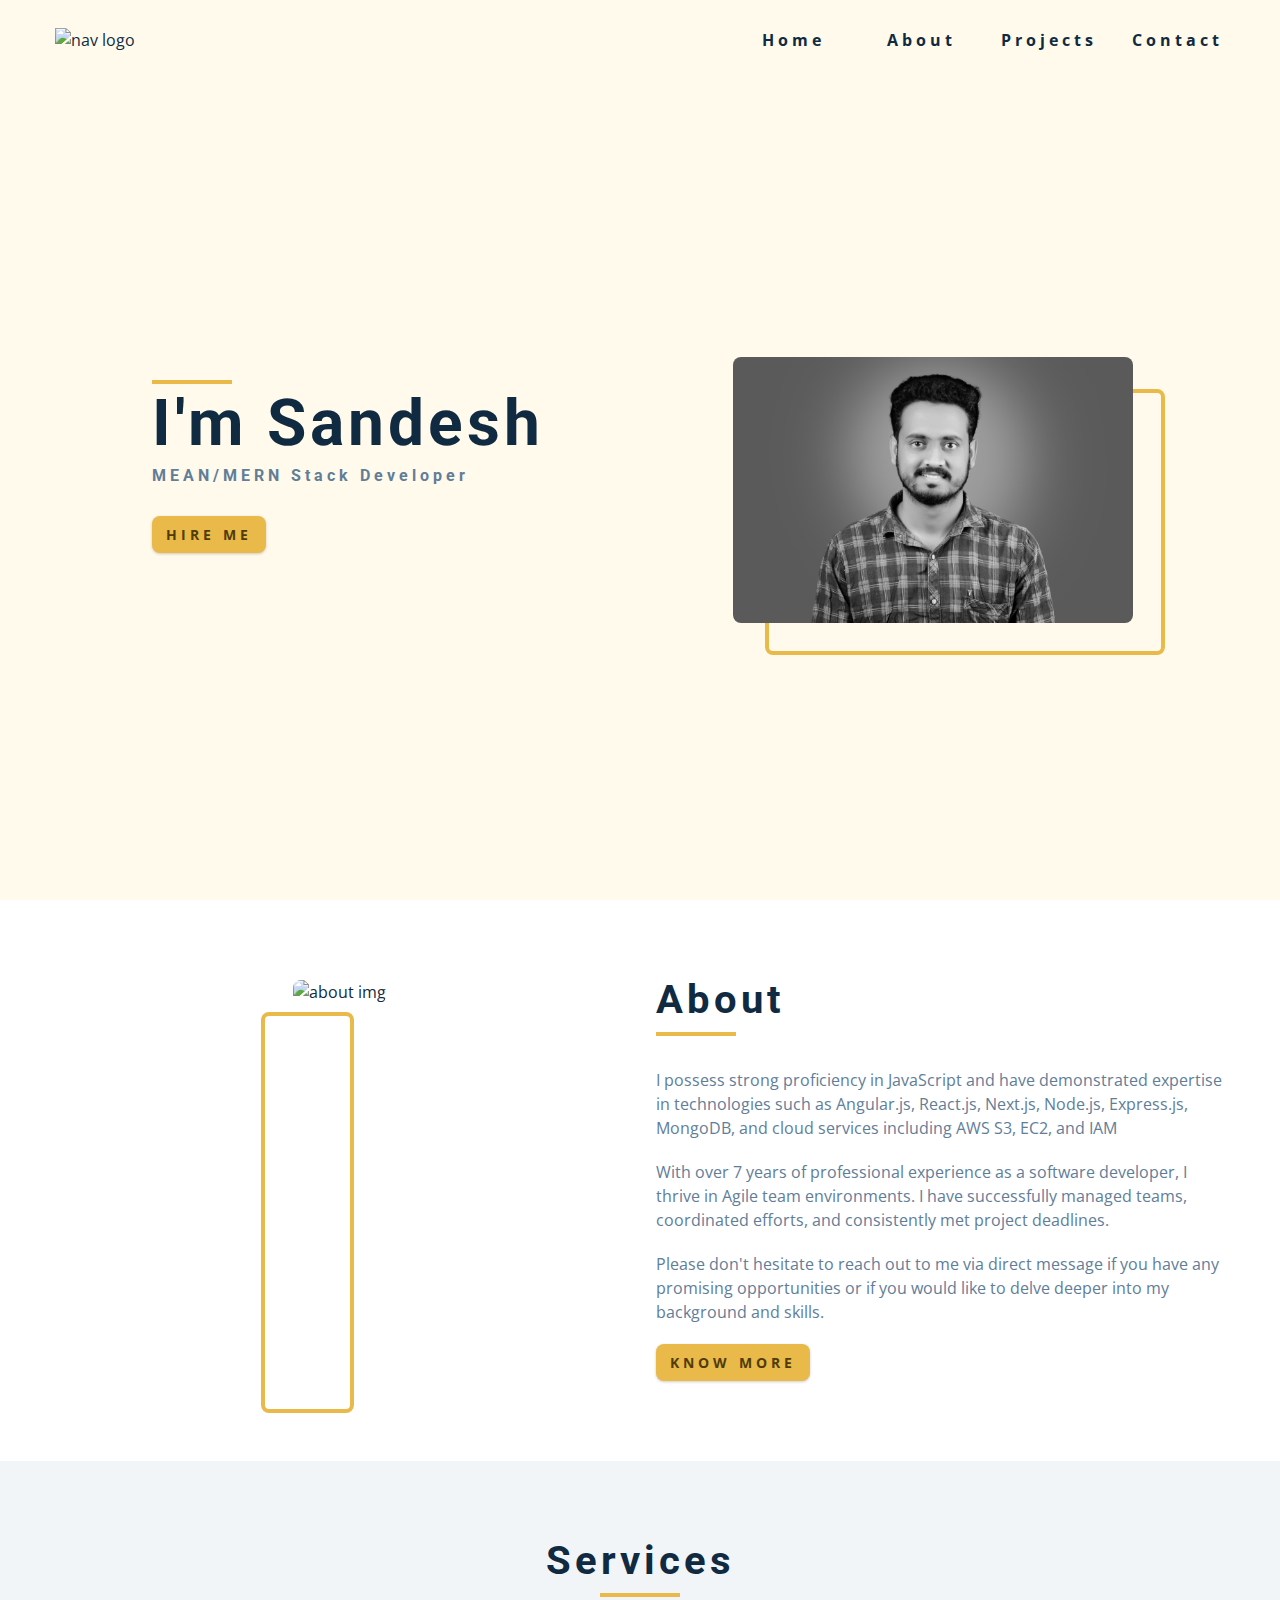
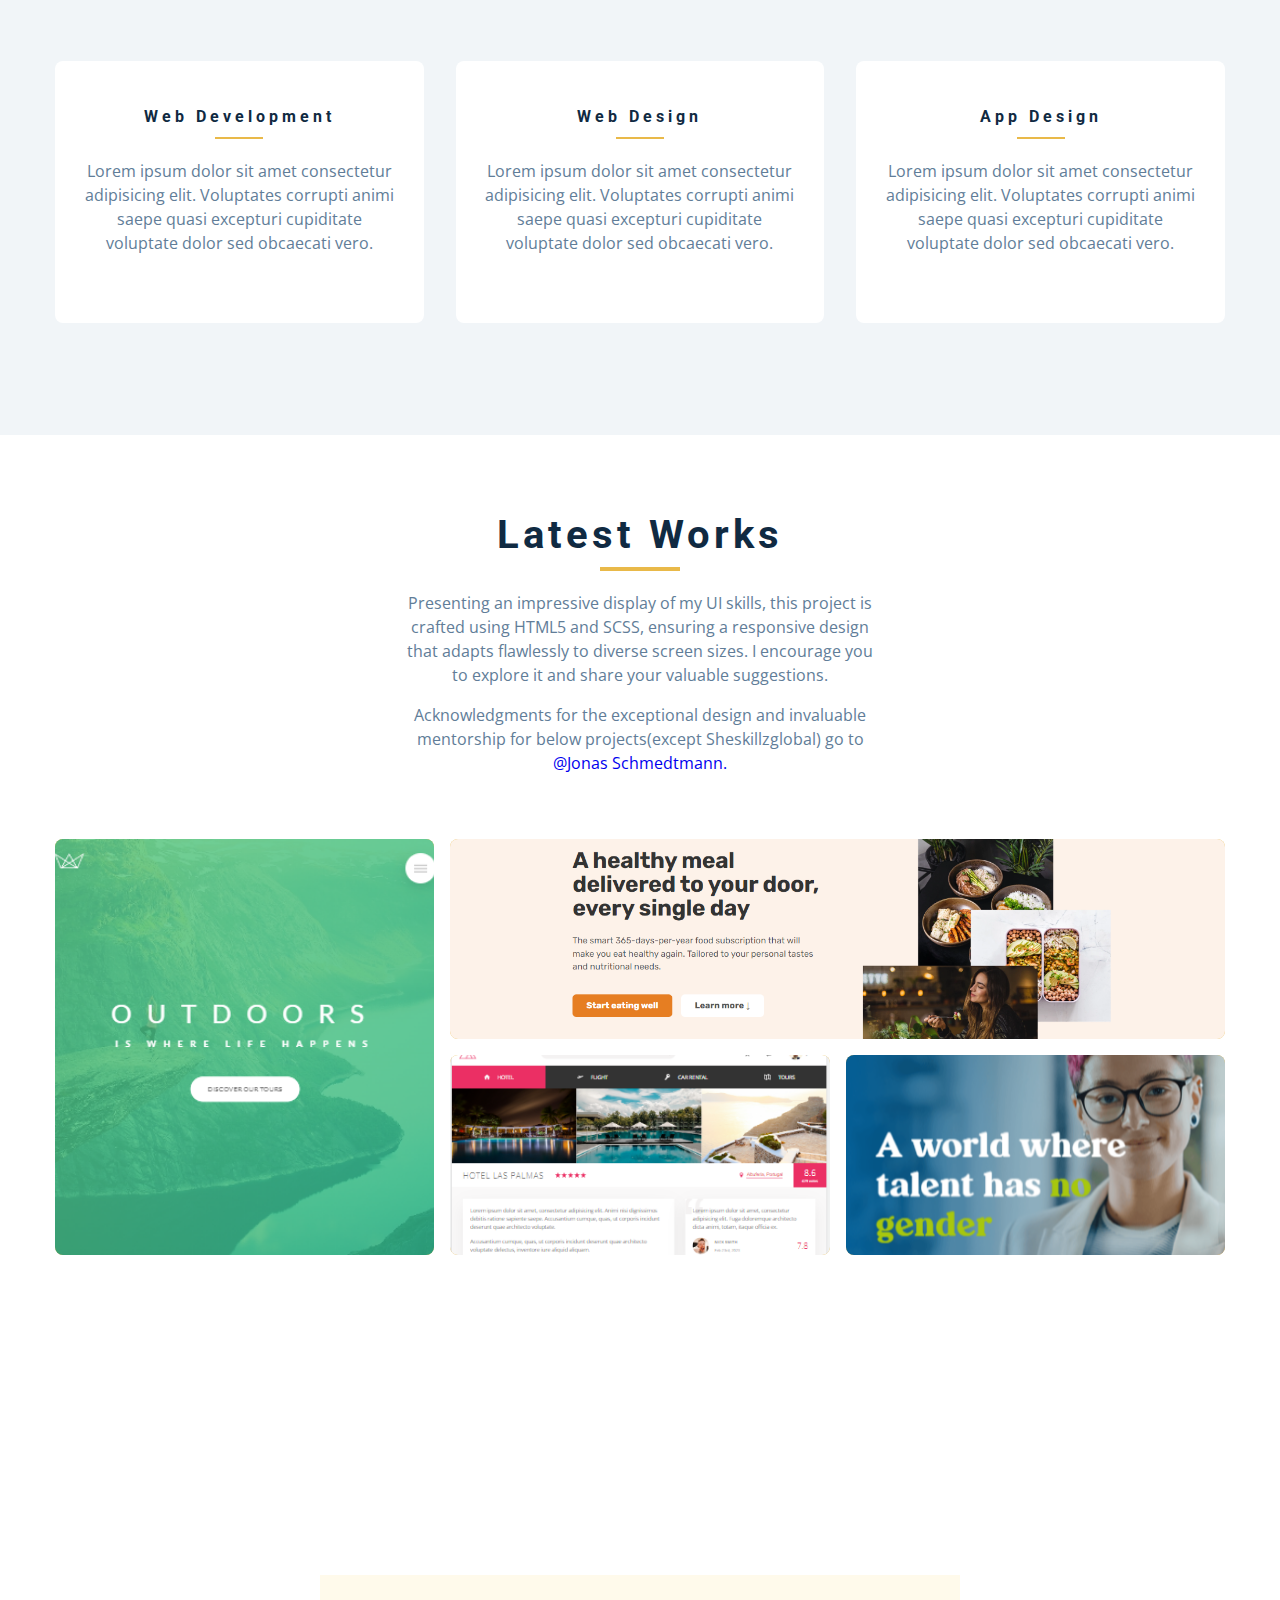
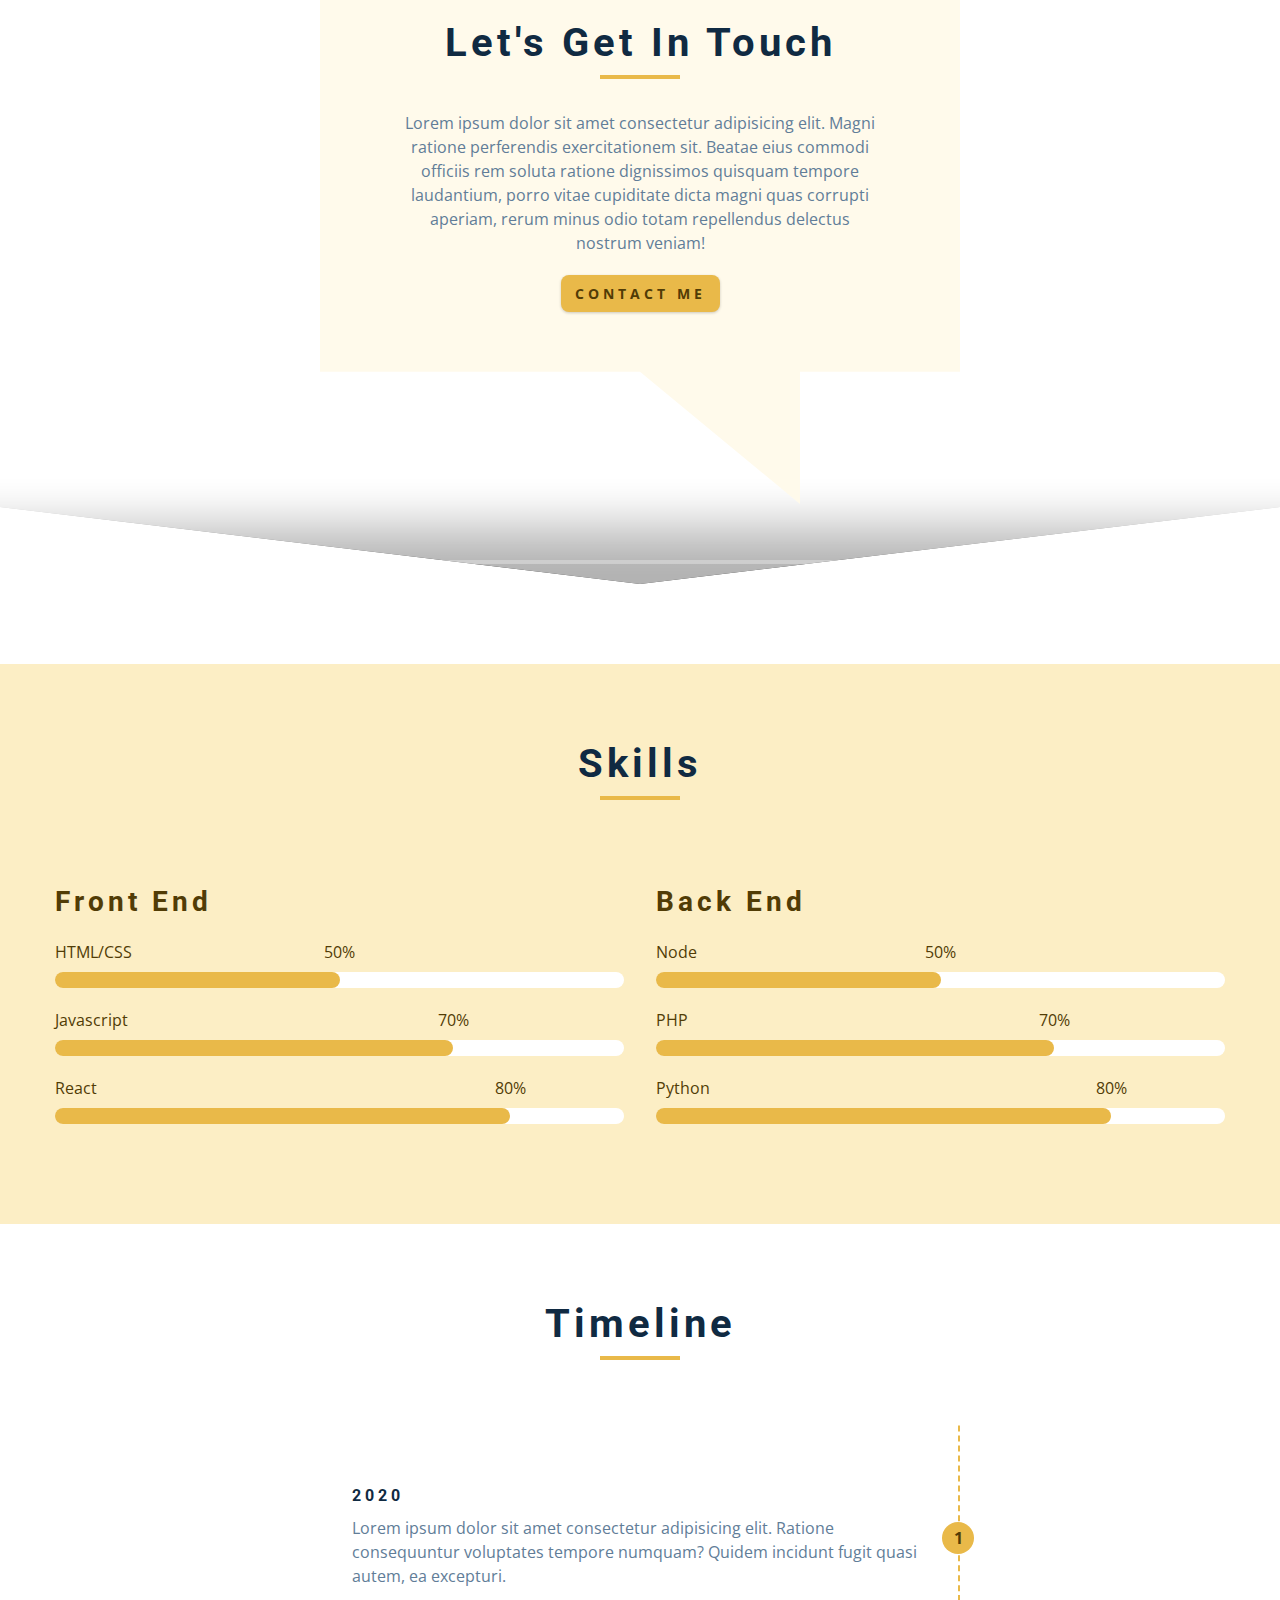
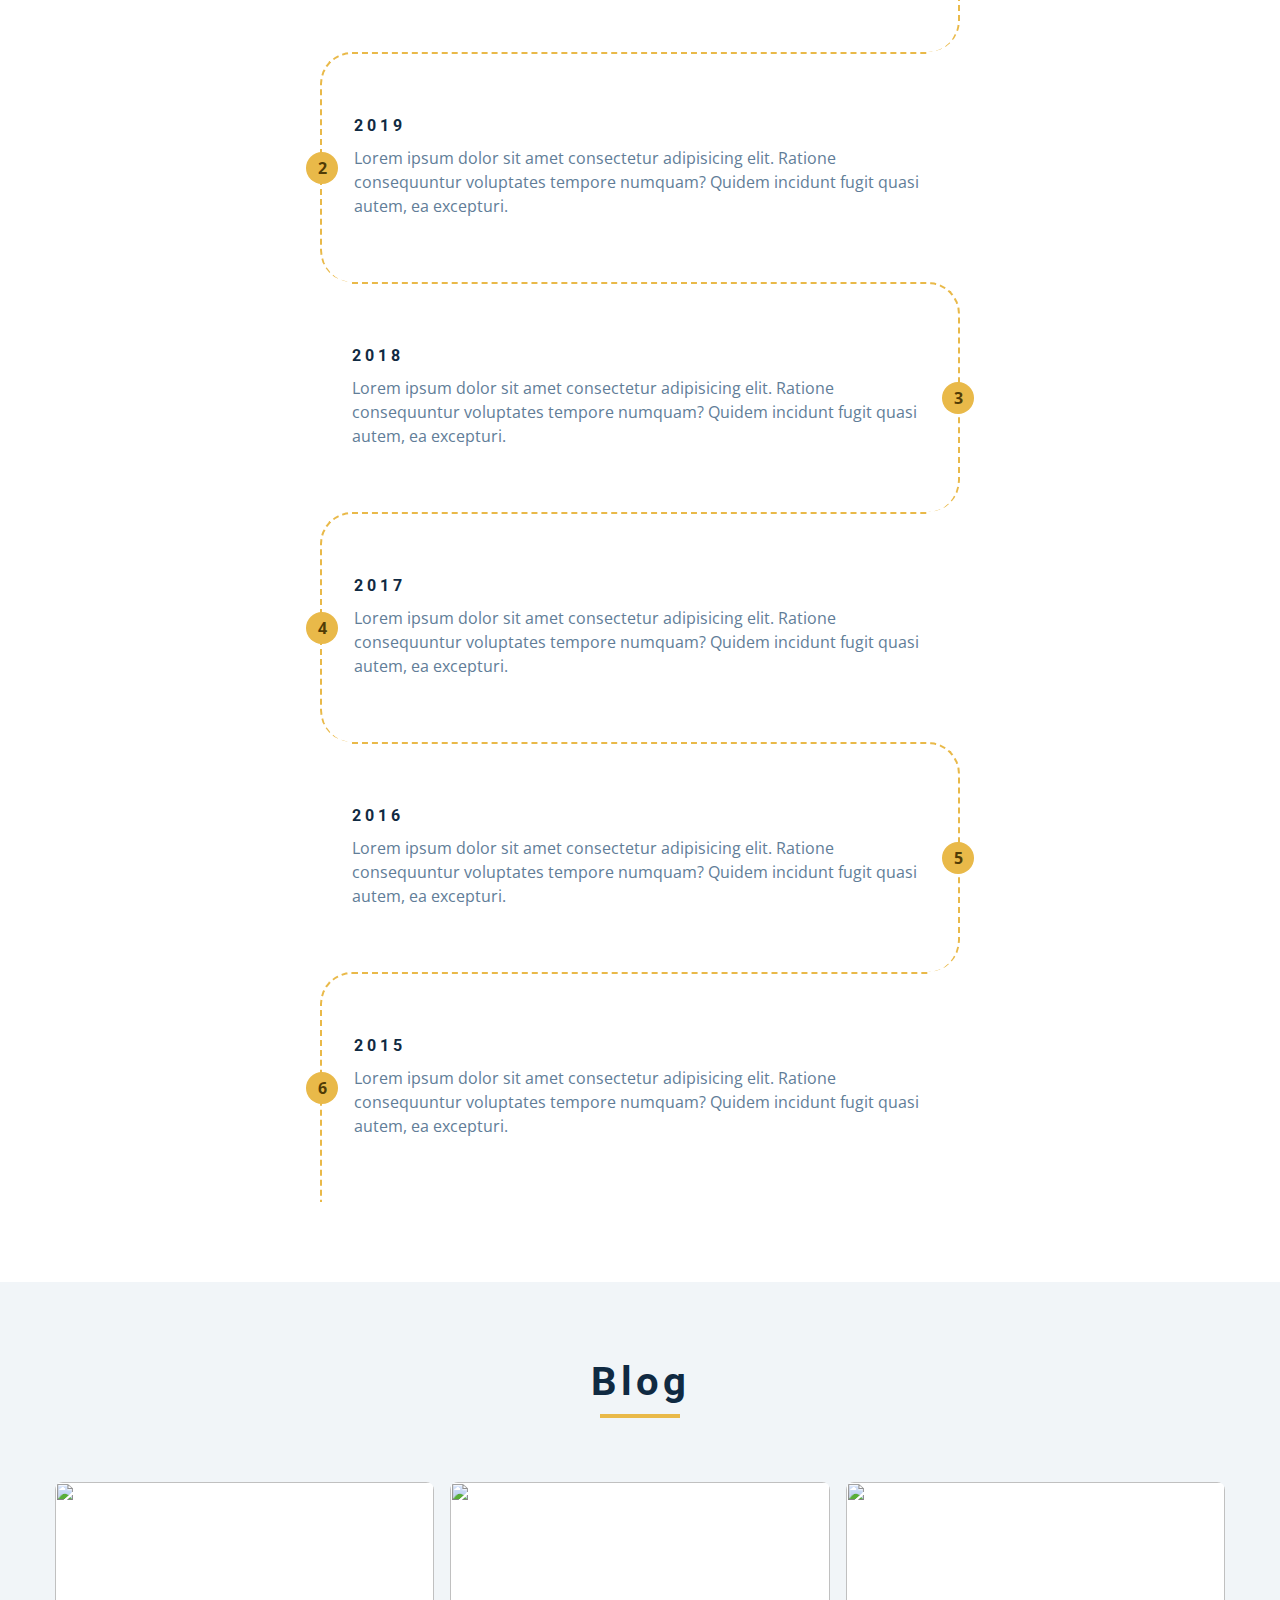
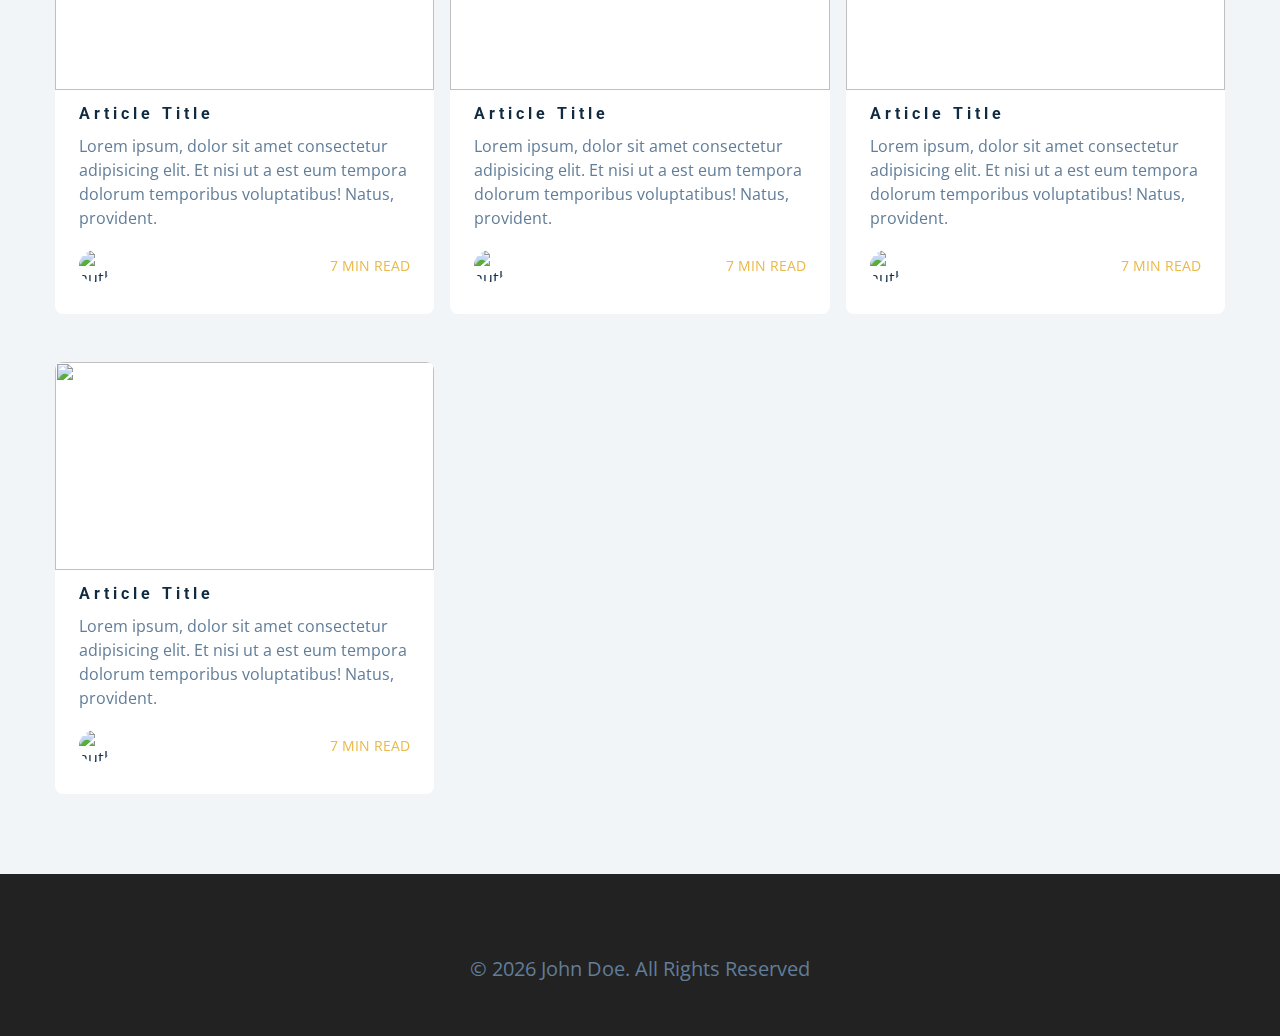
==== index.html @ f2ae08d8 "latest work section is completed" ====
<!DOCTYPE html>
<html lang="en">
  <head>
    <meta charset="UTF-8" />
    <meta name="viewport" content="width=device-width, initial-scale=1.0" />
    <title>Sandesh Nangare || Profile</title>
    <!-- font-awesome -->
    <link
      rel="stylesheet"
      href="./fontawesome-free-5.12.1-web/css/all.min.css"
    />
    <!-- css -->
    <link rel="stylesheet" href="./css/styles.css" />
  </head>
  <body>
    <!-- navbar -->
    <nav class="nav" id="nav">
      <div class="nav-center">
        <!-- nav header -->
        <div class="nav-header">
          <img src="./images/logo.svg" class="nav-logo" alt="nav logo" />
          <button class="nav-btn" id="nav-btn">
            <i class="fas fa-bars"></i>
          </button>
        </div>
        <!-- nav-links -->
        <ul class="nav-links">
          <li>
            <a href="index.html">home</a>
          </li>
          <li>
            <a href="about.html">about</a>
          </li>
          <li>
            <a href="projects.html">projects</a>
          </li>
          <li>
            <a href="contact.html">contact</a>
          </li>
        </ul>
      </div>
    </nav>
    <!-- end of navbar -->
    <!-- sidebar -->
    <aside class="sidebar" id="sidebar">
      <div>
        <button class="close-btn" id="close-btn">
          <i class="fas fa-times"></i>
        </button>
        <!-- nav-links -->
        <ul class="sidebar-links">
          <li>
            <a href="index.html">home</a>
          </li>
          <li>
            <a href="about.html">about</a>
          </li>
          <li>
            <a href="projects.html">projects</a>
          </li>
          <li>
            <a href="contact.html">contact</a>
          </li>
        </ul>
        <!-- social icons -->
        <ul class="social-icons">
          <li>
            <a href="https://www.twitter.com" class="social-icon">
              <i class="fab fa-facebook"></i>
            </a>
          </li>
          <li>
            <a href="https://www.twitter.com" class="social-icon">
              <i class="fab fa-linkedin"></i>
            </a>
          </li>
          <li>
            <a href="https://www.twitter.com" class="social-icon">
              <i class="fab fa-squarespace"></i>
            </a>
          </li>
          <li>
            <a href="https://www.twitter.com" class="social-icon">
              <i class="fab fa-behance"></i>
            </a>
          </li>
          <li>
            <a href="https://www.twitter.com" class="social-icon">
              <i class="fab fa-instagram"></i>
            </a>
          </li>
        </ul>
      </div>
    </aside>
    <!-- end of sidebar -->
    <!-- header -->
    <header class="hero">
      <div class="section-center hero-center">
        <article class="hero-info">
          <div class="underline"></div>
          <h1>i'm Sandesh</h1>
          <h4>MEAN/MERN Stack Developer</h4>
          <a href="contact.html" class="btn hero-btn">hire me</a>
          <!-- social icons -->
          <ul class="social-icons hero-icons">
            <li>
              <a
                href="https://github.com/sandesh682"
                class="social-icon"
                target="_blank"
              >
                <i class="fab fa-github"></i>
              </a>
            </li>
            <li>
              <a
                href="https://www.linkedin.com/in/sandesh-nangare-a64752167/"
                class="social-icon"
                target="_blank"
              >
                <i class="fab fa-linkedin"></i>
              </a>
            </li>
          </ul>
        </article>
        <article class="hero-img">
          <img
            src="./images/sandesh-img.jpg"
            class="hero-photo"
            alt="Sandesh Nangare Image"
          />
        </article>
      </div>
    </header>
    <!-- end of header -->
    <!-- about -->
    <section class="section about">
      <div class="section-center about-center">
        <!-- about img -->
        <article class="about-img">
          <img
            src="./images/about-img.jpeg"
            class="hero-photo"
            alt="about img"
          />
        </article>
        <!-- about info -->
        <article class="about-info">
          <!-- section title -->
          <div class="section-title about-title">
            <h2>about</h2>
            <div class="underline"></div>
          </div>
          <!--end of section title -->
          <p>
            I possess strong proficiency in JavaScript and have demonstrated
            expertise in technologies such as Angular.js, React.js, Next.js,
            Node.js, Express.js, MongoDB, and cloud services including AWS S3,
            EC2, and IAM
          </p>
          <p>
            With over <span id="experience"></span> years of professional
            experience as a software developer, I thrive in Agile team
            environments. I have successfully managed teams, coordinated
            efforts, and consistently met project deadlines.
          </p>
          <p>
            Please don't hesitate to reach out to me via direct message if you
            have any promising opportunities or if you would like to delve
            deeper into my background and skills.
          </p>
          <a href="about.html" class="btn">know more</a>
        </article>
      </div>
    </section>
    <!-- end of about -->
    <!-- services -->
    <section class="section bg-grey">
      <!-- section title -->
      <div class="section-title">
        <h2>services</h2>
        <div class="underline"></div>
      </div>
      <!--end of section title -->
      <div class="services-center section-center">
        <!-- single service -->
        <article class="service">
          <i class="fas fa-code service-icon"></i>
          <h4>web development</h4>
          <div class="underline"></div>
          <p>
            Lorem ipsum dolor sit amet consectetur adipisicing elit. Voluptates
            corrupti animi saepe quasi excepturi cupiditate voluptate dolor sed
            obcaecati vero.
          </p>
        </article>
        <!-- end of single service -->
        <!-- single service -->
        <article class="service">
          <i class="fab fa-sketch service-icon"></i>
          <h4>web design</h4>
          <div class="underline"></div>
          <p>
            Lorem ipsum dolor sit amet consectetur adipisicing elit. Voluptates
            corrupti animi saepe quasi excepturi cupiditate voluptate dolor sed
            obcaecati vero.
          </p>
        </article>
        <!-- end of single service -->
        <!-- single service -->
        <article class="service">
          <i class="fab fa-android service-icon"></i>
          <h4>app design</h4>
          <div class="underline"></div>
          <p>
            Lorem ipsum dolor sit amet consectetur adipisicing elit. Voluptates
            corrupti animi saepe quasi excepturi cupiditate voluptate dolor sed
            obcaecati vero.
          </p>
        </article>
        <!-- end of single service -->
      </div>
    </section>
    <!-- end of services -->
    <!-- projects -->
    <section class="section projects">
      <!-- section title -->
      <div class="section-title">
        <h2>latest works</h2>
        <div class="underline"></div>
        <p class="projects-text">
          Presenting an impressive display of my UI skills, this project is
          crafted using HTML5 and SCSS, ensuring a responsive design that adapts
          flawlessly to diverse screen sizes. I encourage you to explore it and
          share your valuable suggestions.
        </p>
        <p class="projects-text margin-top-small">
          Acknowledgments for the exceptional design and invaluable mentorship
          for below projects(except Sheskillzglobal) go to
          <a href="https://codingheroes.io/" target="_blank"
            >@Jonas Schmedtmann.</a
          >
        </p>
      </div>
      <!--end of section title -->
      <div class="section-center projects-center">
        <!-- single project -->
        <a
          href="https://natours-sandesh.netlify.app/"
          target="_blank"
          class="project-1"
        >
          <article class="project">
            <img
              src="./images/Natours.PNG"
              alt="single project"
              class="project-img"
            />
            <div class="project-info">
              <h4>Exciting tours for adventurous people!</h4>
            </div>
          </article>
        </a>
        <!-- end of single project -->
        <!-- single project -->
        <a
          href="https://omnifoood-sandesh.netlify.app"
          target="_blank"
          class="project-2"
        >
          <article class="project">
            <img
              src="./images/Omnifood.PNG"
              alt="single project"
              class="project-img"
            />
            <div class="project-info">
              <h4>A healthy meal delivered to your door, every single day</h4>
            </div>
          </article>
        </a>
        <!-- end of single project --><!-- single project -->
        <a
          href="https://sandesh-trillo.netlify.app/"
          target="_blank"
          class="project-3"
        >
          <article class="project">
            <img
              src="./images/Trillo.PNG"
              alt="single project"
              class="project-img"
            />
            <div class="project-info">
              <h4>Act now, limited availability.</h4>
            </div>
          </article>
        </a>
        <!-- end of single project --><!-- single project -->
        <a
          href="https://www.sheskillzglobal.com/"
          target="_blank"
          class="project-4"
        >
          <article class="project">
            <img
              src="./images/SheSkillz.PNG"
              alt="single project"
              class="project-img"
            />
            <div class="project-info">
              <h4>sheskillzglobal</h4>
              <p>Guro Askheim Johnsen</p>
            </div>
          </article>
        </a>
        <!-- end of single project -->
      </div>
    </section>
    <!-- end of projects -->
    <!-- connect -->
    <section class="connect">
      <video
        controls
        autoplay
        muted
        loop
        class="video-container"
        poster="./images/project-1.jpeg"
      >
        <source src="./videos/connect.mp4" type="video/mp4" />
        Sorry, your browser does not support embedded videos
      </video>
      <div class="video-banner">
        <!-- section title -->
        <div class="section-title">
          <h2>let's get in touch</h2>
          <div class="underline"></div>
        </div>
        <!--end of section title -->
        <p class="video-text">
          Lorem ipsum dolor sit amet consectetur adipisicing elit. Magni ratione
          perferendis exercitationem sit. Beatae eius commodi officiis rem
          soluta ratione dignissimos quisquam tempore laudantium, porro vitae
          cupiditate dicta magni quas corrupti aperiam, rerum minus odio totam
          repellendus delectus nostrum veniam!
        </p>
        <a href="contact.html" class="btn">contact me</a>
      </div>
    </section>
    <!-- end of connect -->
    <!-- skills -->
    <section class="section skills">
      <!-- section title -->
      <div class="section-title">
        <h2>skills</h2>
        <div class="underline"></div>
      </div>
      <!--end of section title -->
      <div class="section-center skills-center">
        <article>
          <h3>front end</h3>
          <!-- single skill -->
          <div class="skill">
            <p>HTML/CSS</p>
            <div class="skill-container">
              <div class="skill-value"></div>
              <p class="skill-text">50%</p>
            </div>
          </div>
          <!--end of  single skill -->
          <!-- single skill -->
          <div class="skill">
            <p>Javascript</p>
            <div class="skill-container">
              <div class="skill-value value-70"></div>
              <p class="skill-text skill-text-70">70%</p>
            </div>
          </div>
          <!--end of  single skill -->
          <!-- single skill -->
          <div class="skill">
            <p>React</p>
            <div class="skill-container">
              <div class="skill-value value-80"></div>
              <p class="skill-text skill-text-80">80%</p>
            </div>
          </div>
          <!--end of  single skill -->
        </article>
        <article>
          <h3>back end</h3>
          <!-- single skill -->
          <div class="skill">
            <p>Node</p>
            <div class="skill-container">
              <div class="skill-value"></div>
              <p class="skill-text">50%</p>
            </div>
          </div>
          <!--end of  single skill -->
          <!-- single skill -->
          <div class="skill">
            <p>PHP</p>
            <div class="skill-container">
              <div class="skill-value value-70"></div>
              <p class="skill-text skill-text-70">70%</p>
            </div>
          </div>
          <!--end of  single skill -->
          <!-- single skill -->
          <div class="skill">
            <p>Python</p>
            <div class="skill-container">
              <div class="skill-value value-80"></div>
              <p class="skill-text skill-text-80">80%</p>
            </div>
          </div>
          <!--end of  single skill -->
        </article>
      </div>
    </section>
    <!-- end of skills -->
    <!-- timeline -->
    <section class="section timeline">
      <!-- section title -->
      <div class="section-title">
        <h2>timeline</h2>
        <div class="underline"></div>
      </div>
      <!--end of section title -->
      <div class="section-center timeline-center">
        <!-- single timeline item -->
        <article class="timeline-item">
          <h4>2020</h4>
          <p>
            Lorem ipsum dolor sit amet consectetur adipisicing elit. Ratione
            consequuntur voluptates tempore numquam? Quidem incidunt fugit quasi
            autem, ea excepturi.
          </p>
          <span class="number"> 1 </span>
        </article>
        <!-- end of  single timeline item -->
        <!-- single timeline item -->
        <article class="timeline-item">
          <h4>2019</h4>
          <p>
            Lorem ipsum dolor sit amet consectetur adipisicing elit. Ratione
            consequuntur voluptates tempore numquam? Quidem incidunt fugit quasi
            autem, ea excepturi.
          </p>
          <span class="number"> 2 </span>
        </article>
        <!-- end of  single timeline item -->
        <!-- single timeline item -->
        <article class="timeline-item">
          <h4>2018</h4>
          <p>
            Lorem ipsum dolor sit amet consectetur adipisicing elit. Ratione
            consequuntur voluptates tempore numquam? Quidem incidunt fugit quasi
            autem, ea excepturi.
          </p>
          <span class="number"> 3 </span>
        </article>
        <!-- end of  single timeline item -->
        <!-- single timeline item -->
        <article class="timeline-item">
          <h4>2017</h4>
          <p>
            Lorem ipsum dolor sit amet consectetur adipisicing elit. Ratione
            consequuntur voluptates tempore numquam? Quidem incidunt fugit quasi
            autem, ea excepturi.
          </p>
          <span class="number"> 4 </span>
        </article>
        <!-- end of  single timeline item -->
        <!-- single timeline item -->
        <article class="timeline-item">
          <h4>2016</h4>
          <p>
            Lorem ipsum dolor sit amet consectetur adipisicing elit. Ratione
            consequuntur voluptates tempore numquam? Quidem incidunt fugit quasi
            autem, ea excepturi.
          </p>
          <span class="number"> 5 </span>
        </article>
        <!-- end of  single timeline item -->
        <!-- single timeline item -->
        <article class="timeline-item">
          <h4>2015</h4>
          <p>
            Lorem ipsum dolor sit amet consectetur adipisicing elit. Ratione
            consequuntur voluptates tempore numquam? Quidem incidunt fugit quasi
            autem, ea excepturi.
          </p>
          <span class="number"> 6 </span>
        </article>
        <!-- end of  single timeline item -->
      </div>
    </section>
    <!--end of  timeline -->
    <!-- blog -->
    <section class="section blog">
      <!-- section title -->
      <div class="section-title">
        <h2>blog</h2>
        <div class="underline"></div>
      </div>
      <!--end of section title -->
      <div class="section-center blog-center">
        <!-- single article -->
        <div class="card">
          <!-- front of the card -->
          <div class="card-side card-front">
            <img src="./images/project-1.jpeg" alt="" />
            <div class="card-info">
              <h4>article title</h4>
              <p>
                Lorem ipsum, dolor sit amet consectetur adipisicing elit. Et
                nisi ut a est eum tempora dolorum temporibus voluptatibus!
                Natus, provident.
              </p>
              <div class="card-footer">
                <img src="./images/hero-img-small.jpeg" alt="author image" />
                <p>7 min read</p>
              </div>
            </div>
          </div>
          <!-- card back  -->
          <div class="card-side card-back">
            <button class="btn">read more</button>
          </div>
        </div>
        <!-- end of single article -->
        <!-- single article -->
        <div class="card">
          <!-- front of the card -->
          <div class="card-side card-front">
            <img src="./images/project-2.jpeg" alt="" />
            <div class="card-info">
              <h4>article title</h4>
              <p>
                Lorem ipsum, dolor sit amet consectetur adipisicing elit. Et
                nisi ut a est eum tempora dolorum temporibus voluptatibus!
                Natus, provident.
              </p>
              <div class="card-footer">
                <img src="./images/hero-img-small.jpeg" alt="author image" />
                <p>7 min read</p>
              </div>
            </div>
          </div>
          <!-- card back  -->
          <div class="card-side card-back">
            <button class="btn">read more</button>
          </div>
        </div>
        <!-- end of single article -->
        <!-- single article -->
        <div class="card">
          <!-- front of the card -->
          <div class="card-side card-front">
            <img src="./images/project-3.jpeg" alt="" />
            <div class="card-info">
              <h4>article title</h4>
              <p>
                Lorem ipsum, dolor sit amet consectetur adipisicing elit. Et
                nisi ut a est eum tempora dolorum temporibus voluptatibus!
                Natus, provident.
              </p>
              <div class="card-footer">
                <img src="./images/hero-img-small.jpeg" alt="author image" />
                <p>7 min read</p>
              </div>
            </div>
          </div>
          <!-- card back  -->
          <div class="card-side card-back">
            <button class="btn">read more</button>
          </div>
        </div>
        <!-- end of single article -->
        <!-- single article -->
        <div class="card">
          <!-- front of the card -->
          <div class="card-side card-front">
            <img src="./images/project-4.jpeg" alt="" />
            <div class="card-info">
              <h4>article title</h4>
              <p>
                Lorem ipsum, dolor sit amet consectetur adipisicing elit. Et
                nisi ut a est eum tempora dolorum temporibus voluptatibus!
                Natus, provident.
              </p>
              <div class="card-footer">
                <img src="./images/hero-img-small.jpeg" alt="author image" />
                <p>7 min read</p>
              </div>
            </div>
          </div>
          <!-- card back  -->
          <div class="card-side card-back">
            <button class="btn">read more</button>
          </div>
        </div>
        <!-- end of single article -->
      </div>
    </section>
    <!--end of  blog -->
    <!-- footer -->
    <footer class="footer">
      <!-- social icons -->
      <ul class="social-icons">
        <li>
          <a href="https://www.twitter.com" class="social-icon">
            <i class="fab fa-facebook"></i>
          </a>
        </li>
        <li>
          <a href="https://www.twitter.com" class="social-icon">
            <i class="fab fa-linkedin"></i>
          </a>
        </li>
        <li>
          <a href="https://www.twitter.com" class="social-icon">
            <i class="fab fa-squarespace"></i>
          </a>
        </li>
        <li>
          <a href="https://www.twitter.com" class="social-icon">
            <i class="fab fa-behance"></i>
          </a>
        </li>
        <li>
          <a href="https://www.twitter.com" class="social-icon">
            <i class="fab fa-instagram"></i>
          </a>
        </li>
      </ul>

      <p>&copy; <span id="date"></span> john doe. all rights reserved</p>
    </footer>
    <script src="./js/app.js"></script>
  </body>
</html>
---- css/styles.css ----
/*
=============== 
Fonts
===============
*/
@import url("https://fonts.googleapis.com/css?family=Open+Sans|Roboto:400,700&display=swap");

/*
=============== 
Variables
===============
*/

:root {
  /* dark shades of primary color*/
  --clr-primary-1: hsl(43, 86%, 17%);
  --clr-primary-2: hsl(43, 77%, 27%);
  --clr-primary-3: hsl(43, 72%, 37%);
  --clr-primary-4: hsl(42, 63%, 48%);
  /* primary/main color */
  --clr-primary-5: hsl(42, 78%, 60%);
  /* lighter shades of primary color */
  --clr-primary-6: hsl(43, 89%, 70%);
  --clr-primary-7: hsl(43, 90%, 76%);
  --clr-primary-8: hsl(45, 86%, 81%);
  --clr-primary-9: hsl(45, 90%, 88%);
  --clr-primary-10: hsl(45, 100%, 96%);
  /* darkest grey - used for headings */
  --clr-grey-1: hsl(209, 61%, 16%);
  --clr-grey-2: hsl(211, 39%, 23%);
  --clr-grey-3: hsl(209, 34%, 30%);
  --clr-grey-4: hsl(209, 28%, 39%);
  /* grey used for paragraphs */
  --clr-grey-5: hsl(210, 22%, 49%);
  --clr-grey-6: hsl(209, 23%, 60%);
  --clr-grey-7: hsl(211, 27%, 70%);
  --clr-grey-8: hsl(210, 31%, 80%);
  --clr-grey-9: hsl(212, 33%, 89%);
  --clr-grey-10: hsl(210, 36%, 96%);
  --clr-white: #fff;
  --ff-primary: "Roboto", sans-serif;
  --ff-secondary: "Open Sans", sans-serif;
  --transition: all 0.3s linear;
  --spacing: 0.25rem;
  --radius: 0.5rem;
  --light-shadow: 0 5px 15px rgba(0, 0, 0, 0.1);
  --dark-shadow: 0 5px 15px rgba(0, 0, 0, 0.2);
  --max-width: 1170px;
}
/*
=============== 
Global Styles
===============
*/

*,
::after,
::before {
  margin: 0;
  padding: 0;
  box-sizing: border-box;
}
body {
  font-family: var(--ff-secondary);
  background: var(--clr-white);
  color: var(--clr-grey-1);
  line-height: 1.5;
  font-size: 0.875rem;
}
ul {
  list-style-type: none;
}
a {
  text-decoration: none;
}
img:not(.nav-logo) {
  width: 100%;
  display: block;
}

h1,
h2,
h3,
h4 {
  letter-spacing: var(--spacing);
  text-transform: capitalize;
  line-height: 1.25;
  margin-bottom: 0.75rem;
  font-family: var(--ff-primary);
}
h1 {
  font-size: 3rem;
}
h2 {
  font-size: 2rem;
}
h3 {
  font-size: 1.25rem;
}
h4 {
  font-size: 0.875rem;
}
p {
  margin-bottom: 1.25rem;
  color: var(--clr-grey-5);
}
@media screen and (min-width: 800px) {
  h1 {
    font-size: 4rem;
  }
  h2 {
    font-size: 2.5rem;
  }
  h3 {
    font-size: 1.75rem;
  }
  h4 {
    font-size: 1rem;
  }
  body {
    font-size: 1rem;
  }
  h1,
  h2,
  h3,
  h4 {
    line-height: 1;
  }
}
/*  global classes */

.btn {
  text-transform: uppercase;
  background: var(--clr-primary-5);
  color: var(--clr-primary-1);
  padding: 0.375rem 0.75rem;
  letter-spacing: var(--spacing);
  display: inline-block;
  font-weight: 700;
  -webkit-transition: var(--transition);
  transition: var(--transition);
  font-size: 0.875rem;
  border: 2px solid transparent;
  cursor: pointer;
  box-shadow: 0 1px 3px rgba(0, 0, 0, 0.2);
  border-radius: var(--radius);
}
.btn:hover {
  color: var(--clr-primary-1);
  background: var(--clr-primary-7);
}
/* section */
.section {
  padding: 5rem 0;
}

.section-center {
  width: 90vw;
  margin: 0 auto;
  max-width: 1170px;
}
@media screen and (min-width: 992px) {
  .section-center {
    width: 95vw;
  }
}
/* added during recording */
.underline {
  width: 5rem;
  height: 0.25rem;
  margin-bottom: 1.25rem;
  background: var(--clr-primary-5);
  margin-left: auto;
  margin-right: auto;
}
.section-title {
  margin-bottom: 4rem;
  text-align: center;
}
.bg-grey {
  background: var(--clr-grey-10);
}
/*
=============== 
Navbar
===============
*/
.nav-links {
  display: none;
}
.nav {
  height: 5rem;
  padding: 1rem;
  display: grid;
  -webkit-box-align: center;
  align-items: center;
  -webkit-transition: var(--transition);
  transition: var(--transition);
}
.nav-center {
  width: 100%;
  max-width: 1170px;
  margin: 0 auto;
}
.nav-header {
  display: grid;
  grid-template-columns: auto 1fr;
  -webkit-box-align: center;
  align-items: center;
}
.nav-btn {
  background: transparent;
  border-color: transparent;
  color: var(--clr-primary-5);
  font-size: 2rem;
  cursor: pointer;
  justify-self: end;
}
@media screen and (min-width: 768px) {
  .nav {
    background: var(--clr-primary-10);
  }
  .nav-btn {
    display: none;
  }
  .nav-links {
    display: grid;
    grid-template-columns: repeat(4, 1fr);
    justify-items: center;
    -webkit-column-gap: 2rem;
    -moz-column-gap: 2rem;
    column-gap: 2rem;
    justify-self: end;
  }
  .nav-links a {
    text-transform: capitalize;
    color: var(--clr-grey-1);
    font-weight: bold;
    letter-spacing: var(--spacing);
    -webkit-transition: var(--transition);
    transition: var(--transition);
  }
  .nav-links a:hover {
    color: var(--clr-primary-5);
  }
  .nav-center {
    display: grid;
    grid-template-columns: auto 1fr;
    -webkit-box-align: center;
    align-items: center;
  }
}
/* fixed navbar */
.navbar-fixed {
  position: fixed;
  top: 0;
  left: 0;
  width: 100%;
  background: var(--clr-white);
  z-index: 2;
  box-shadow: var(--light-shadow);
}
/*
=============== 
Sidebar
===============
*/
.sidebar {
  position: fixed;
  top: 0;
  left: 0;
  width: 100%;
  height: 100%;
  background: var(--clr-grey-10);
  z-index: 4;
  display: grid;
  /* align-items: center;
  justify-content: center; */
  place-items: center;
  -webkit-transition: var(--transition);
  transition: var(--transition);
  /* add later */
  -webkit-transform: translateX(-100%);
  transform: translateX(-100%);
}
/* toggle sidebar */
.show-sidebar {
  -webkit-transform: translateX(0);
  transform: translateX(0);
}
.sidebar-links {
  text-align: center;
}
.sidebar-links a {
  font-size: 2rem;
  text-transform: capitalize;
  -webkit-transition: var(--transition);
  transition: var(--transition);
  color: var(--clr-grey-5);
  letter-spacing: var(--spacing);
  display: inline-block;
  margin-bottom: 1.5rem;
}
.sidebar-links a:hover {
  color: var(--clr-primary-5);
}
.social-icons {
  display: grid;
  margin-top: 3rem;
  width: 20rem;
  grid-template-columns: repeat(5, 1fr);
  justify-items: center;
}
.social-icon {
  font-size: 1.5rem;
  color: var(--clr-grey-1);
  -webkit-transition: var(--transition);
  transition: var(--transition);
}
.social-icon:hover {
  color: var(--clr-primary-5);
}
.close-btn {
  position: absolute;
  top: 1rem;
  right: 1rem;
  font-size: 3rem;
  background: transparent;
  border: transparent;
  -webkit-transition: var(--transition);
  transition: var(--transition);
  color: #bb2525;
  cursor: pointer;
}
.close-btn:hover {
  color: #e66b6b;
}
/*
=============== 
Hero
===============
*/
/* underline added to globals */
.hero .underline {
  margin-bottom: 0.5rem;
  margin-left: 0;
}
.hero-img {
  display: none;
}
.hero {
  background: var(--clr-primary-10);
}
.hero-center {
  min-height: calc(100vh - 5rem);
  display: grid;
  place-items: center;
}
.hero-info h4 {
  color: var(--clr-grey-5);
}
.hero-icons {
  justify-items: start;
}
.hero-btn {
  margin-top: 1.25rem;
}
@media screen and (min-width: 992px) {
  .hero-img {
    display: block;
    position: relative;
  }
  .hero-center {
    grid-template-columns: 1fr 1fr;
  }

  .hero-img::before,
  .about-img::before {
    content: "";
    position: absolute;
    width: 100%;
    height: 100%;
    border: 0.25rem solid var(--clr-primary-5);
    top: 2rem;
    right: -2rem;
    border-radius: var(--radius);
  }
}
.hero-photo {
  max-width: 25rem;
  max-height: 30rem;
  -o-object-fit: cover;
  object-fit: cover;
  border-radius: var(--radius);
  position: relative;
}
/*
=============== 
About
===============
*/
/* section title added to globals */
.about-title {
  text-align: left;
  margin-bottom: 2rem;
}
.about-title .underline {
  margin-left: 0;
}
.about-center {
  display: grid;
  gap: 3rem 2rem;
}
.about-img {
  justify-self: center;
}
@media screen and (min-width: 992px) {
  .about-center {
    grid-template-columns: 1fr 1fr;
  }
  .about-img {
    position: relative;
  }
  .about-img::before {
    left: -2rem;
  }
  .about-info {
    align-self: center;
  }
}
/*
=============== 
Services
===============
*/
/* bg-grey in globals */
.service {
  background: var(--clr-white);
  padding: 3rem 1.5rem;
  margin-bottom: 2rem;
  border-radius: var(--radius);
  text-align: center;
  -webkit-transition: var(--transition);
  transition: var(--transition);
}
.service-icon {
  font-size: 2rem;
  margin-bottom: 1.5rem;
}
.service .underline {
  width: 3rem;
  height: 0.12rem;
  -webkit-transition: var(--transition);
  transition: var(--transition);
}
.service p {
  -webkit-transition: var(--transition);
  transition: var(--transition);
}
.service:hover {
  background: var(--clr-primary-5);
  color: var(--clr-white);
}
.service:hover p {
  color: var(--clr-white);
}
.service:hover .underline {
  background: var(--clr-white);
}
@media screen and (min-width: 676px) {
  .services-center {
    display: grid;
    grid-template-columns: 1fr 1fr;
    -webkit-column-gap: 2rem;
    -moz-column-gap: 2rem;
    column-gap: 2rem;
  }
}
@media screen and (min-width: 992px) {
  .services-center {
    grid-template-columns: 1fr 1fr 1fr;
  }
}
/* talk about small screen 
without grid different setup */
/*
=============== 
Projects
===============
*/
.projects-text {
  width: 85vw;
  max-width: 30rem;
  margin: 0 auto;
}

.margin-top-small {
  margin-top: 1rem;
}

.project {
  position: relative;
  background: var(--clr-primary-5);
  border-radius: var(--radius);
  margin-bottom: 2rem;
}
.project-info {
  text-align: center;
  color: var(--clr-white);
  position: absolute;
  top: 50%;
  left: 50%;
  -webkit-transform: translate(-50%, -50%);
  transform: translate(-50%, -50%);
  -webkit-transition: var(--transition);
  transition: var(--transition);
  opacity: 0;
}
.project-info p {
  text-transform: capitalize;
  color: var(--clr-white);
}
.project:hover .project-info {
  opacity: 1;
}
.project-img {
  -webkit-transition: var(--transition);
  transition: var(--transition);
  border-radius: var(--radius);
  height: 15rem;
  -o-object-fit: cover;
  object-fit: cover;
}
.project:hover .project-img {
  opacity: 0.1;
}
.project::after {
  content: "";
  position: absolute;
  top: 0;
  left: 0;
  width: 100%;
  height: 100%;
  border: 0.25rem solid var(--clr-white);
  border-radius: var(--radius);
  -webkit-transition: var(--transition);
  transition: var(--transition);
  opacity: 0;
}
.project:hover::after {
  opacity: 1;
  -webkit-transform: scale(0.8);
  transform: scale(0.8);
}
@media screen and (min-width: 676px) {
  .projects-center {
    display: grid;
    grid-template-columns: 1fr 1fr;
    -webkit-column-gap: 2rem;
    -moz-column-gap: 2rem;
    column-gap: 2rem;
  }
}
@media screen and (min-width: 992px) {
  .projects-center {
    grid-template-columns: repeat(3, 1fr);
  }
}
@media screen and (min-width: 1170px) {
  .projects-center {
    grid-template-rows: 200px 200px;
    gap: 1rem;
    grid-template-areas:
      "a b b"
      "a c d";
  }
  .project-img {
    height: 100%;
  }
  .project {
    height: 100%;
  }
  .project-1 {
    grid-area: a;
  }
  .project-2 {
    grid-area: b;
  }
  .project-3 {
    grid-area: c;
  }
  .project-4 {
    grid-area: d;
  }
}
/*
=============== 
Connect
===============
*/
.connect {
  min-height: 40vh;
  position: relative;
  padding: 10rem 0 5rem 0;
  margin: 5rem 0;
}
.video-container {
  position: absolute;
  top: 0;
  left: 0;
  width: 100%;
  height: 100%;
  -o-object-fit: cover;
  object-fit: cover;
  z-index: -2;
}
.connect::after {
  content: "";
  position: absolute;
  top: 0;
  left: 0;
  width: 100%;
  height: 100%;
  background: var(--clr-white);
  /* background: rgba(0, 0, 0, 0.6); */
  opacity: 0.7;
  z-index: -1;
}
.connect {
  display: grid;
  place-items: center;
}
.video-banner .section-title {
  margin-bottom: 2rem;
}
.video-text {
  max-width: 30rem;
}
.video-banner {
  background: var(--clr-primary-10);
  padding: 3rem 5rem 12rem 5rem;
  text-align: center;

  -webkit-clip-path: polygon(
    0% 0%,
    100% 0%,
    100% 75%,
    75% 75%,
    75% 100%,
    50% 75%,
    0% 75%
  );
  clip-path: polygon(
    0% 0%,
    100% 0%,
    100% 75%,
    75% 75%,
    75% 100%,
    50% 75%,
    0% 75%
  );
}
.connect {
  -webkit-clip-path: polygon(
    50% 0%,
    100% 10%,
    100% 90%,
    50% 100%,
    0 90%,
    0 10%
  );
  clip-path: polygon(50% 0%, 100% 10%, 100% 90%, 50% 100%, 0 90%, 0 10%);
}
/*
=============== 
Skills
===============
*/
@media screen and (min-width: 768px) {
  .skills-center {
    display: grid;
    grid-template-columns: 1fr 1fr;
    -webkit-column-gap: 2rem;
    -moz-column-gap: 2rem;
    column-gap: 2rem;
  }
}
.skills {
  background: var(--clr-primary-9);
}
.skills h3 {
  margin: 1.5rem 0;
  color: var(--clr-primary-1);
}
.skill {
  margin-bottom: 1.25rem;
}
.skill p {
  margin-bottom: 0.5rem;
  text-transform: capitalize;
  color: var(--clr-primary-1);
}
.skill-container {
  background: var(--clr-white);
  height: 1rem;
  width: 100%;
  border-radius: var(--radius);
  position: relative;
}
.skill-value {
  position: absolute;
  top: 0;
  left: 0;
  background: var(--clr-primary-5);
  height: 100%;
  width: 50%;
  border-radius: var(--radius);
}
.value-70 {
  width: 70%;
}
.value-80 {
  width: 80%;
}
.skill-text {
  position: absolute;
  top: -2rem;
  left: 50%;
  -webkit-transform: translateX(-50%);
  transform: translateX(-50%);
}
.skill-text-70 {
  left: 70%;
}
.skill-text-80 {
  left: 80%;
}
/*
=============== 
Timeline
===============
*/
.timeline-center {
  width: 80vw;
  max-width: 40rem;
}
.timeline-item {
  border-top: 2px dashed var(--clr-primary-5);
  margin: 0;
  padding: 4rem 2rem;
  position: relative;
}
.timeline p {
  margin-bottom: 0;
}
.timeline-item:nth-child(even) {
  border-left: 2px dashed var(--clr-primary-5);
  border-top-left-radius: 2rem;
  border-bottom-left-radius: 2rem;

  margin-right: 2rem;
  padding-right: 0;
}
.timeline-item:nth-child(odd) {
  border-right: 2px dashed var(--clr-primary-5);
  border-top-right-radius: 2rem;
  border-bottom-right-radius: 2rem;
  margin-left: 2rem;
  padding-left: 0;
}
.timeline-item:first-child {
  border-top: 0;
  border-top-right-radius: 0;
}
.timeline-item:last-child {
  border-bottom-left-radius: 0;
}
.number {
  position: absolute;
  top: 50%;
  -webkit-transform: translate(-50%, -50%);
  transform: translate(-50%, -50%);
  margin-bottom: 0;
  background: var(--clr-primary-5);
  width: 2rem;
  height: 2rem;
  border-radius: 50%;
  display: grid;
  place-items: center;
  color: var(--clr-primary-1);
  font-weight: bold;
}
.timeline-item:nth-child(even) .number {
  left: 0;
}
.timeline-item:nth-child(odd) .number {
  right: 0;
  -webkit-transform: translate(50%, -50%);
  transform: translate(50%, -50%);
}
/*
=============== 
Blog
===============
*/
.blog {
  background: var(--clr-grey-10);
}
.card {
  height: 27rem;
  position: relative;
  /* talk later */
  -webkit-perspective: 1500px;
  perspective: 1500px;
}
.card-side {
  -webkit-transition: all 2s linear;
  transition: all 2s linear;
  -webkit-backface-visibility: hidden;
  backface-visibility: hidden;
  position: absolute;
  top: 0;
  left: 0;
  width: 100%;
  height: 100%;
  border-radius: var(--radius);
  -webkit-transform: translate3d(0, 0, 0);
  visibility: visible;
}
.card-front {
  background: var(--clr-white);
}
.card-back {
  background: var(--clr-primary-10);
  -webkit-transform: rotateY(180deg);
  transform: rotateY(180deg);
  display: grid;
  place-items: center;
}
.card:hover .card-front {
  -webkit-transform: rotateY(-180deg);
  transform: rotateY(-180deg);
}
.card:hover .card-back {
  -webkit-transform: rotateY(0);
  transform: rotateY(0);
}
/* rest of the styles */
.card-info {
  padding: 1rem 1.5rem;
}
.card-front img {
  height: 13rem;
  -o-object-fit: cover;
  object-fit: cover;
  border-top-left-radius: var(--radius);
  border-top-right-radius: var(--radius);
}
.card-footer {
  display: grid;
  grid-template-columns: auto 1fr;
  -webkit-box-align: center;
  align-items: center;
}
.card-footer img {
  width: 2rem;
  height: 2rem;
  -o-object-fit: cover;
  object-fit: cover;
  border-radius: 50%;
}
.card-footer p {
  margin-bottom: 0;
  text-transform: uppercase;
  justify-self: end;
  color: var(--clr-primary-5);
  font-size: 0.85rem;
}
.blog-center {
  display: grid;
  grid-template-columns: repeat(auto-fill, minmax(330px, 1fr));
  gap: 3rem 1rem;
}
/*
=============== 
Footer
===============
*/
.footer {
  padding-bottom: 2rem;
  background: #222;
  display: grid;
  place-items: center;
}
.footer .social-icons {
  margin-bottom: 2rem;
}
.footer .social-icon {
  color: var(--clr-primary-5);
}
.footer .social-icon:hover {
  color: var(--clr-primary-10);
}
.footer p {
  font-size: 1.25rem;
  text-transform: capitalize;
}
/*
=============== 
Single Page
===============
*/
.single-page {
  background: var(--clr-primary-10);
  min-height: calc(100vh - 5rem - 198px);
}
.page-info {
  max-width: 700px;
}
.page-info a {
  text-transform: uppercase;
  color: var(--clr-primary-5);
  -webkit-transition: var(--transition);
  transition: var(--transition);
}
.page-info a:hover {
  color: var(--clr-primary-1);
}

/*
=============== 
Products Page
===============
*/
.projects-hero {
  height: 40vh;
  background: var(--clr-primary-10);
  display: grid;
  place-items: center;
}
.projects-hero .section-title {
  margin-bottom: 0;
}
.single-project {
  background: var(--clr-grey-10);
  border-radius: var(--radius);
}
.project-container img {
  border-top-left-radius: var(--radius);
  border-top-right-radius: var(--radius);
}
.project-container {
  position: relative;
}
.project-icon {
  position: absolute;
  font-size: 1.75rem;
  bottom: 0;
  left: 50%;
  -webkit-transform: translate(-50%, 50%);
  transform: translate(-50%, 50%);
  width: 4rem;
  height: 4rem;
  display: grid;
  place-items: center;
  background: var(--clr-primary-5);
  border-radius: 50%;
  color: var(--clr-primary-1);
  border: 0.375rem solid var(--clr-grey-10);
}
.project-details {
  padding: 2rem 1.5rem;
}
.project-footer {
  display: grid;
  grid-template-columns: 1fr 1fr;
  color: var(--clr-primary-5);
}
.project-footer a {
  color: var(--clr-primary-5);
  text-transform: capitalize;
  -webkit-transition: var(--transition);
  transition: var(--transition);
  justify-self: end;
}
.project-footer a:hover {
  color: var(--clr-primary-1);
}
.projects-page-center {
  display: grid;
  grid-template-columns: repeat(auto-fill, minmax(330px, 1fr));
  gap: 3rem 1rem;
}
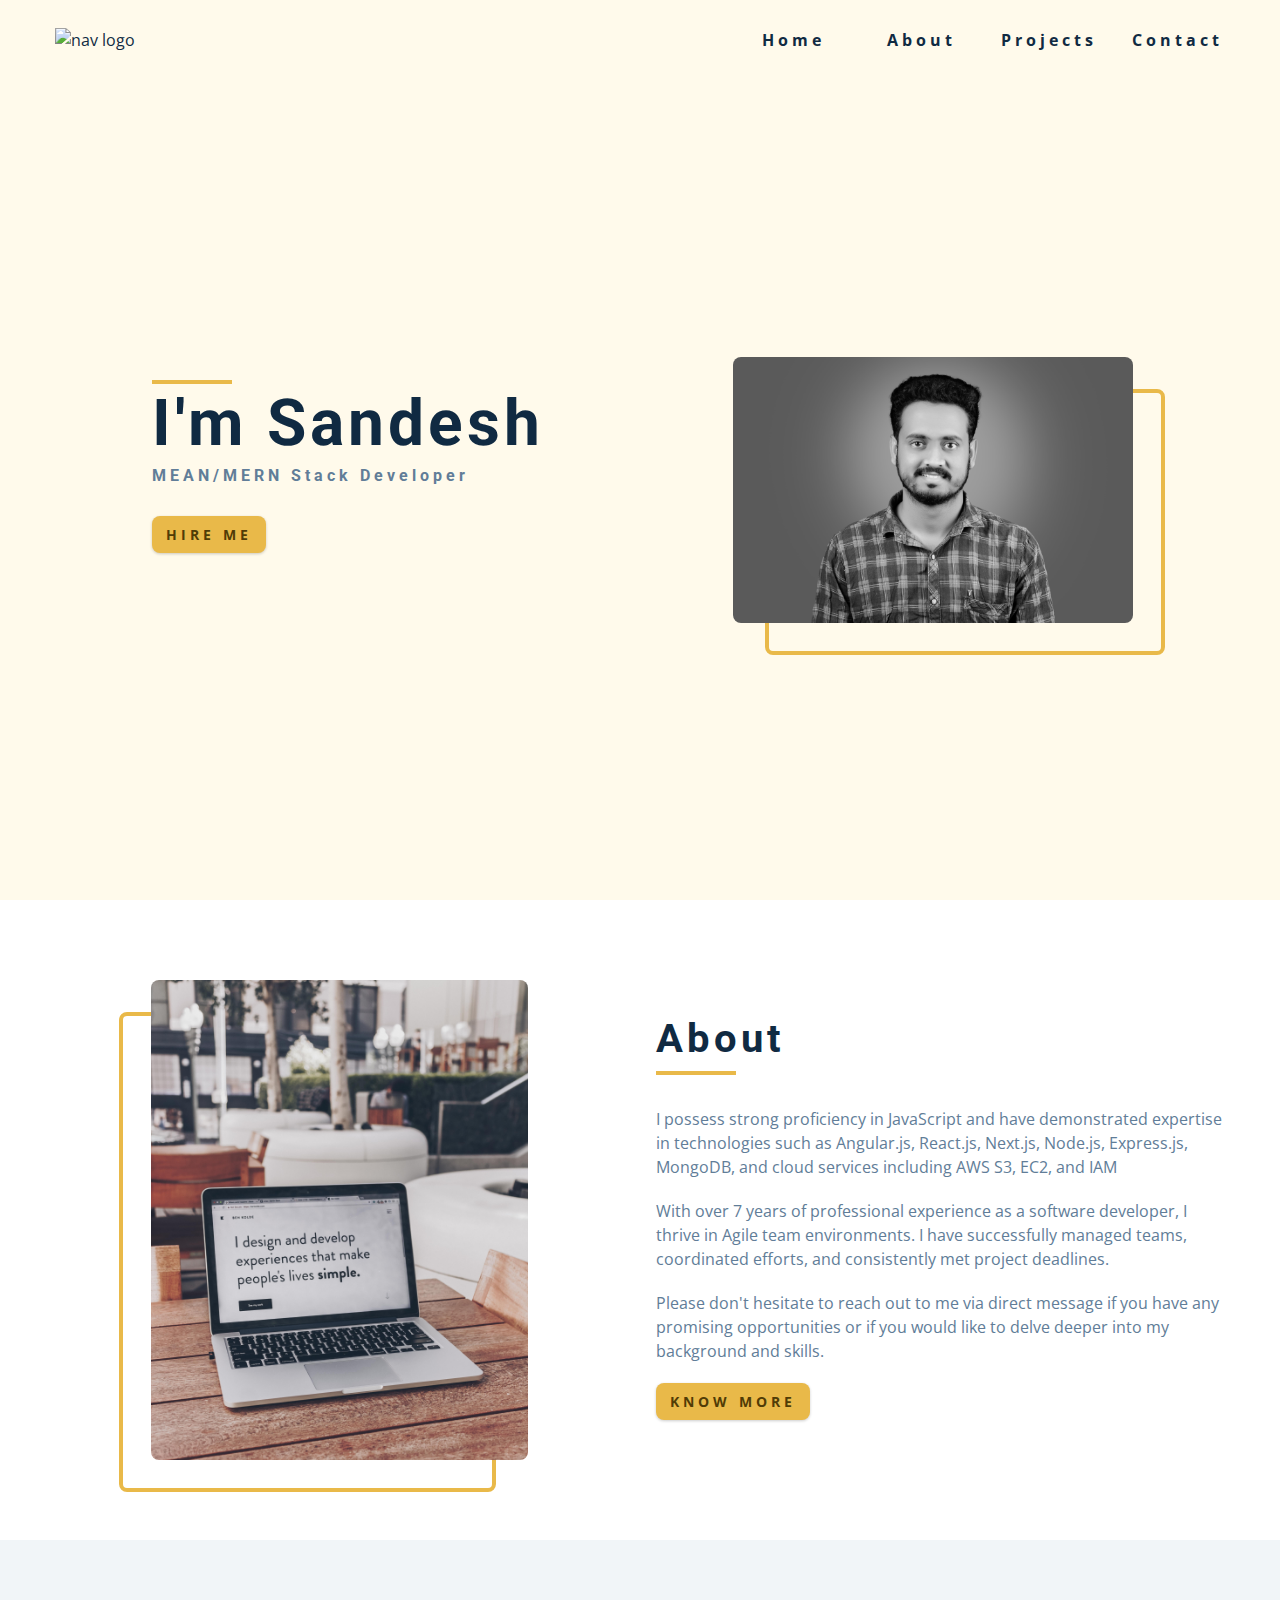
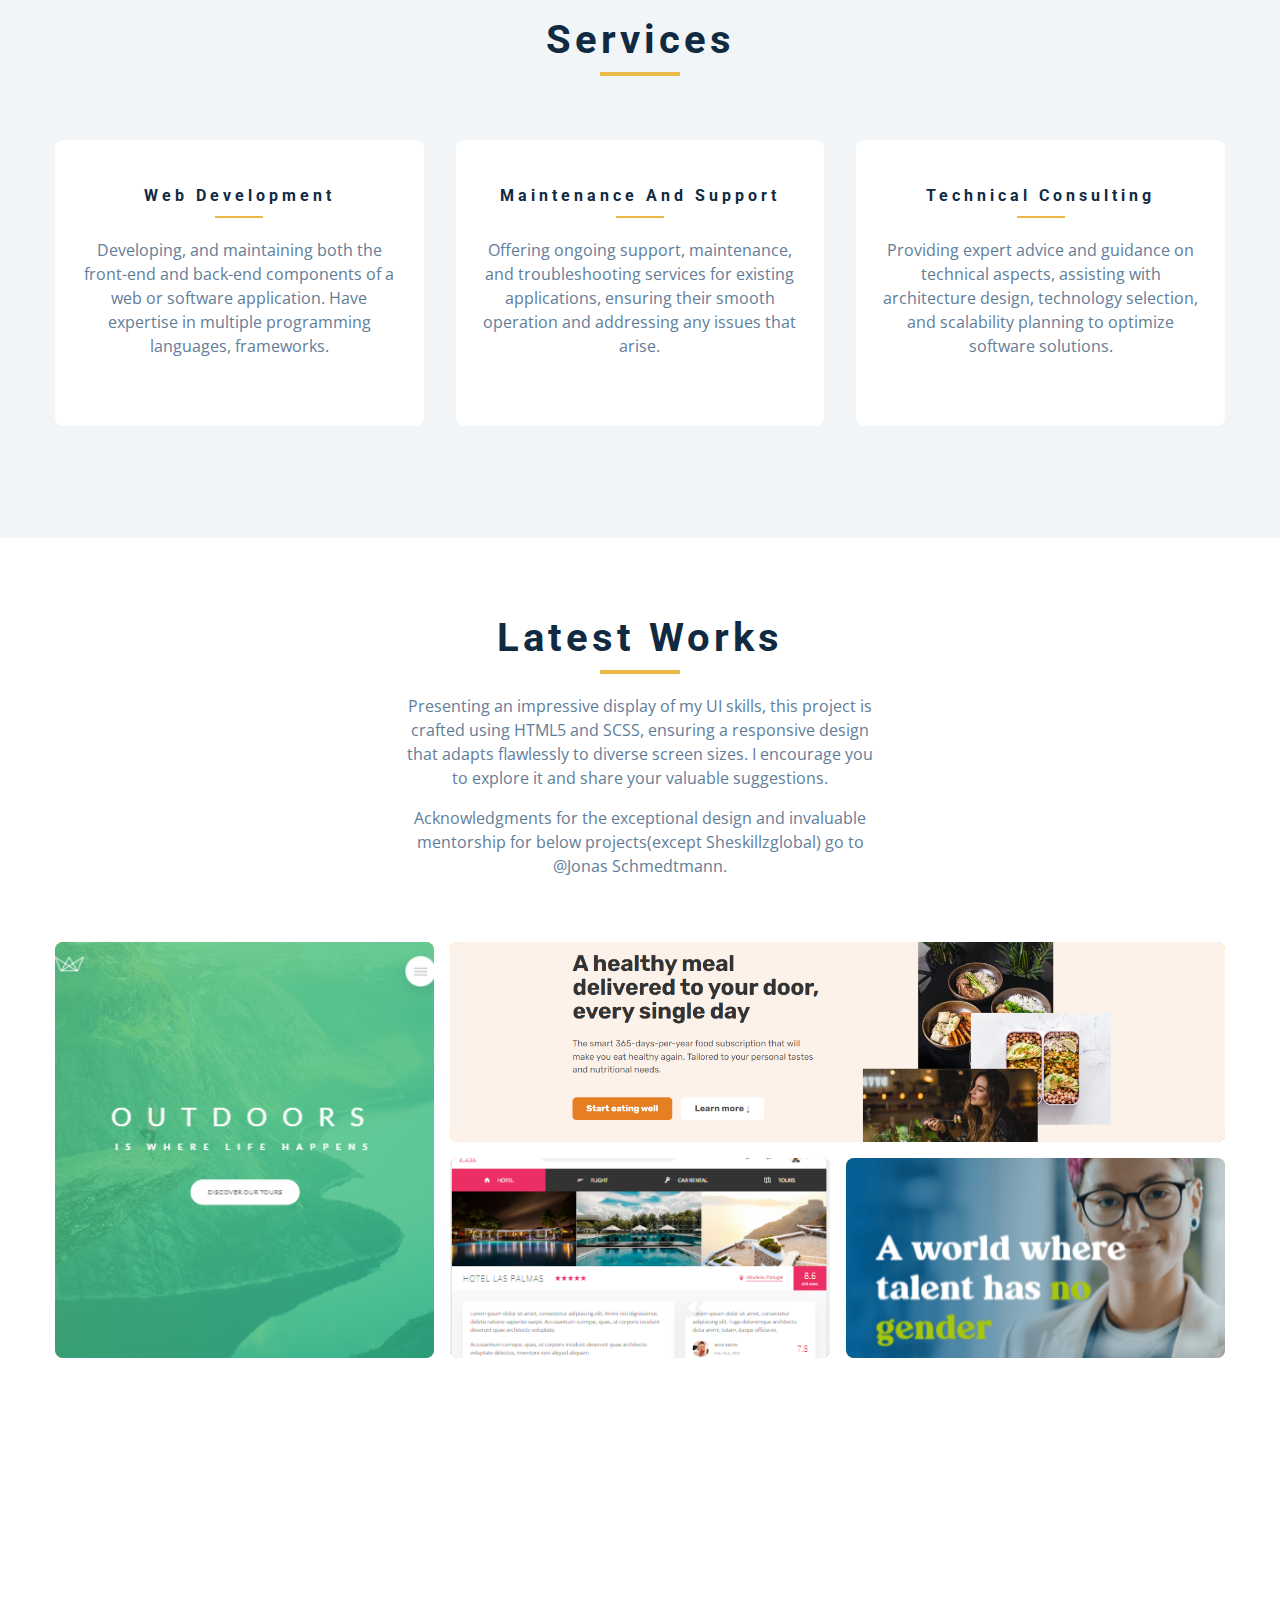
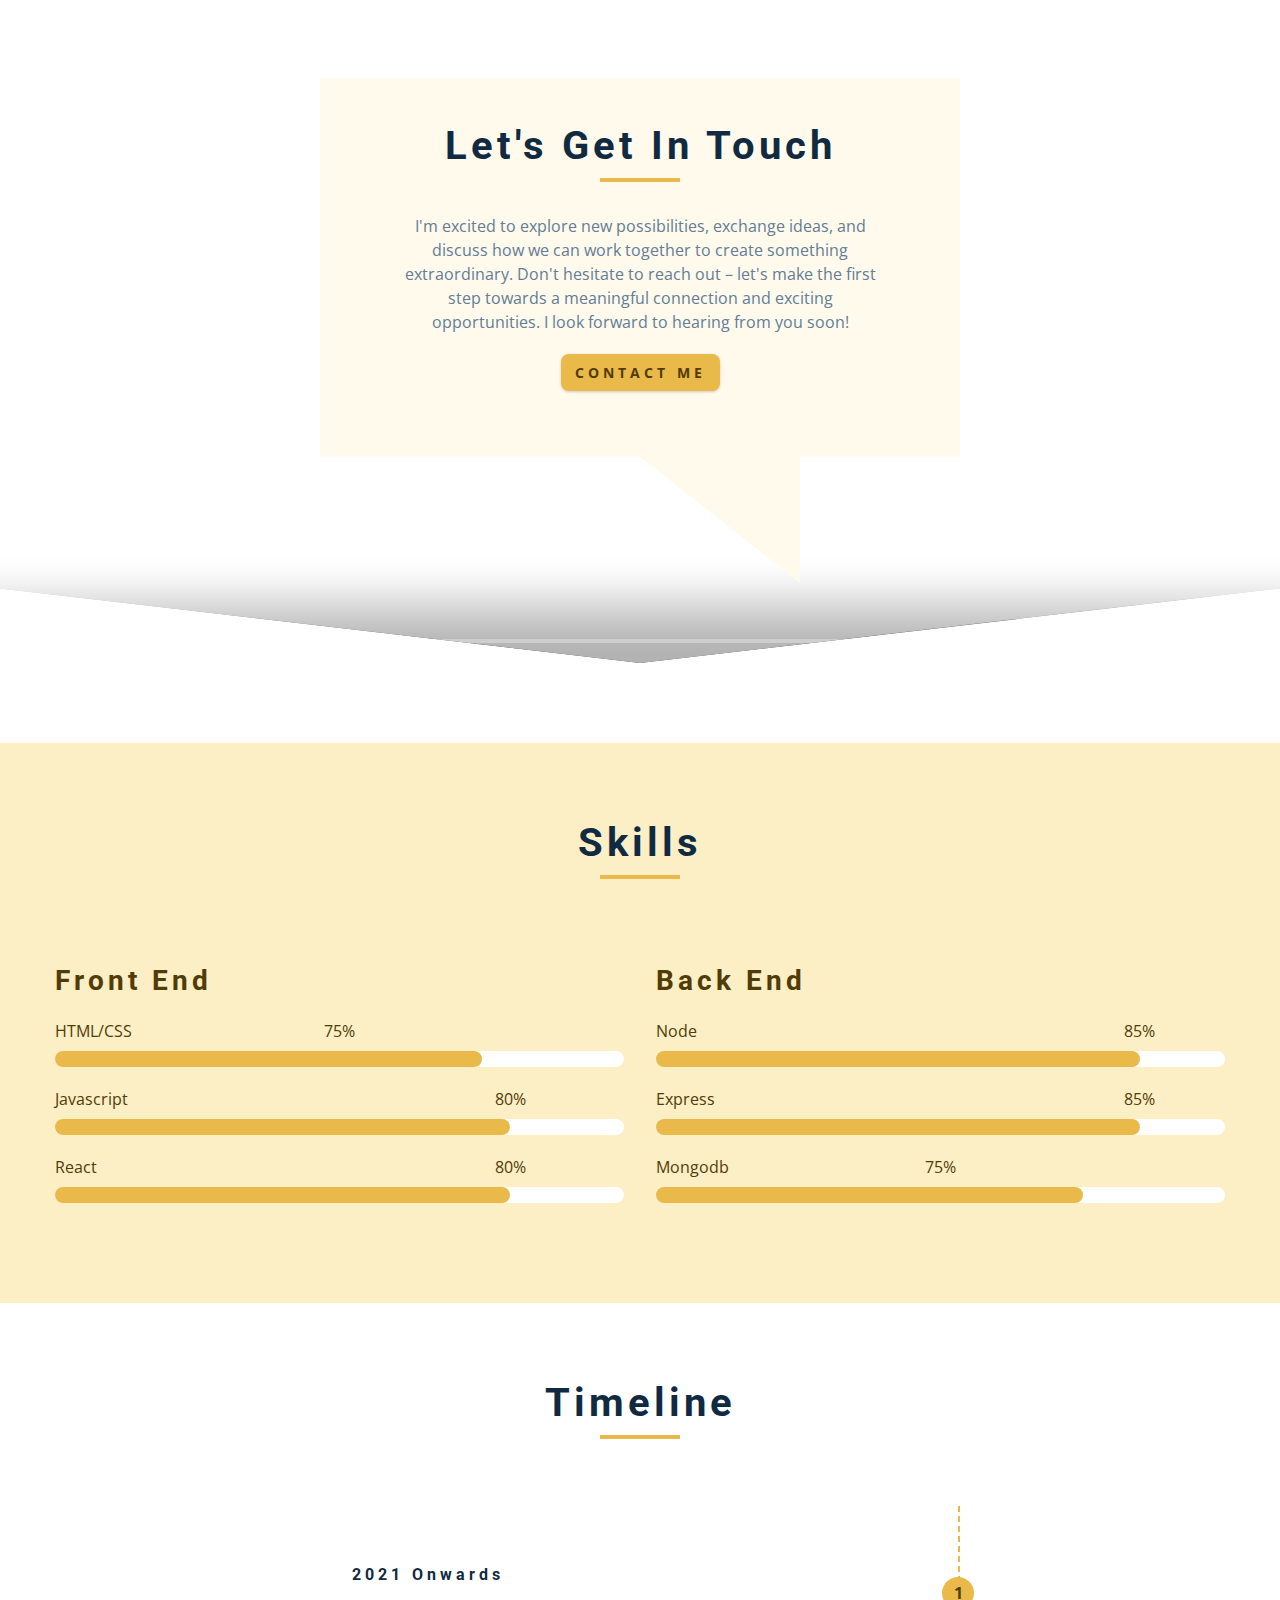
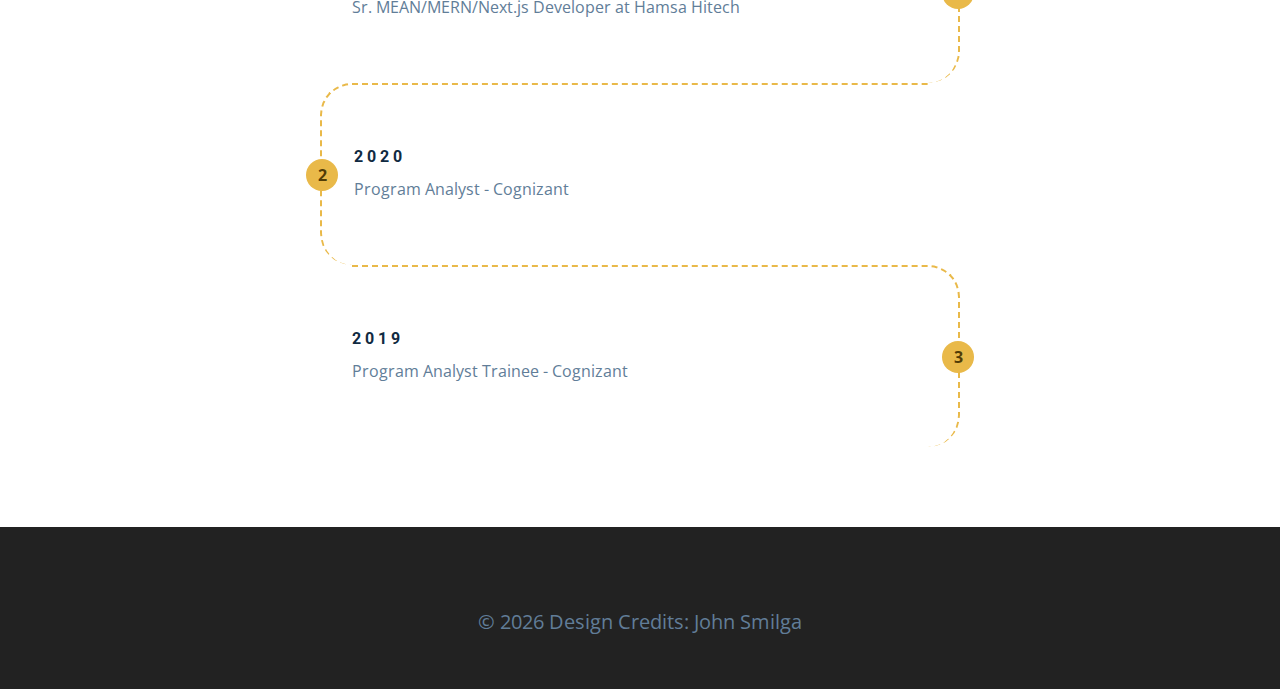
==== commit 922c9abb: "services text is added" ====
--- a/index.html
+++ b/index.html
@@ -7,7 +7,10 @@
     <!-- font-awesome -->
     <link
       rel="stylesheet"
-      href="./fontawesome-free-5.12.1-web/css/all.min.css"
+      href="https://cdnjs.cloudflare.com/ajax/libs/font-awesome/6.4.0/css/all.min.css"
+      integrity="sha512-iecdLmaskl7CVkqkXNQ/ZH/XLlvWZOJyj7Yy7tcenmpD1ypASozpmT/E0iPtmFIB46ZmdtAc9eNBvH0H/ZpiBw=="
+      crossorigin="anonymous"
+      referrerpolicy="no-referrer"
     />
     <!-- css -->
     <link rel="stylesheet" href="./css/styles.css" />
@@ -138,11 +141,7 @@
       <div class="section-center about-center">
         <!-- about img -->
         <article class="about-img">
-          <img
-            src="./images/about-img.jpeg"
-            class="hero-photo"
-            alt="about img"
-          />
+          <img src="./images/about.jpg" class="hero-photo" alt="about img" />
         </article>
         <!-- about info -->
         <article class="about-info">
@@ -189,33 +188,33 @@
           <h4>web development</h4>
           <div class="underline"></div>
           <p>
-            Lorem ipsum dolor sit amet consectetur adipisicing elit. Voluptates
-            corrupti animi saepe quasi excepturi cupiditate voluptate dolor sed
-            obcaecati vero.
+            Developing, and maintaining both the front-end and back-end
+            components of a web or software application. Have expertise in
+            multiple programming languages, frameworks.
           </p>
         </article>
         <!-- end of single service -->
         <!-- single service -->
         <article class="service">
           <i class="fab fa-sketch service-icon"></i>
-          <h4>web design</h4>
+          <h4>Maintenance and Support</h4>
           <div class="underline"></div>
           <p>
-            Lorem ipsum dolor sit amet consectetur adipisicing elit. Voluptates
-            corrupti animi saepe quasi excepturi cupiditate voluptate dolor sed
-            obcaecati vero.
+            Offering ongoing support, maintenance, and troubleshooting services
+            for existing applications, ensuring their smooth operation and
+            addressing any issues that arise.
           </p>
         </article>
         <!-- end of single service -->
         <!-- single service -->
         <article class="service">
           <i class="fab fa-android service-icon"></i>
-          <h4>app design</h4>
+          <h4>Technical Consulting</h4>
           <div class="underline"></div>
           <p>
-            Lorem ipsum dolor sit amet consectetur adipisicing elit. Voluptates
-            corrupti animi saepe quasi excepturi cupiditate voluptate dolor sed
-            obcaecati vero.
+            Providing expert advice and guidance on technical aspects, assisting
+            with architecture design, technology selection, and scalability
+            planning to optimize software solutions.
           </p>
         </article>
         <!-- end of single service -->
@@ -237,7 +236,7 @@
         <p class="projects-text margin-top-small">
           Acknowledgments for the exceptional design and invaluable mentorship
           for below projects(except Sheskillzglobal) go to
-          <a href="https://codingheroes.io/" target="_blank"
+          <a href="https://codingheroes.io/" target="_blank" class="credits"
             >@Jonas Schmedtmann.</a
           >
         </p>
@@ -339,11 +338,11 @@
         </div>
         <!--end of section title -->
         <p class="video-text">
-          Lorem ipsum dolor sit amet consectetur adipisicing elit. Magni ratione
-          perferendis exercitationem sit. Beatae eius commodi officiis rem
-          soluta ratione dignissimos quisquam tempore laudantium, porro vitae
-          cupiditate dicta magni quas corrupti aperiam, rerum minus odio totam
-          repellendus delectus nostrum veniam!
+          I'm excited to explore new possibilities, exchange ideas, and discuss
+          how we can work together to create something extraordinary. Don't
+          hesitate to reach out – let's make the first step towards a meaningful
+          connection and exciting opportunities. I look forward to hearing from
+          you soon!
         </p>
         <a href="contact.html" class="btn">contact me</a>
       </div>
@@ -364,29 +363,29 @@
           <div class="skill">
             <p>HTML/CSS</p>
             <div class="skill-container">
-              <div class="skill-value"></div>
-              <p class="skill-text">50%</p>
+              <div class="skill-value value-75"></div>
+              <p class="skill-text">75%</p>
             </div>
           </div>
           <!--end of  single skill -->
           <!-- single skill -->
           <div class="skill">
             <p>Javascript</p>
-            <div class="skill-container">
-              <div class="skill-value value-70"></div>
-              <p class="skill-text skill-text-70">70%</p>
-            </div>
-          </div>
-          <!--end of  single skill -->
-          <!-- single skill -->
-          <div class="skill">
-            <p>React</p>
             <div class="skill-container">
               <div class="skill-value value-80"></div>
               <p class="skill-text skill-text-80">80%</p>
             </div>
           </div>
           <!--end of  single skill -->
+          <!-- single skill -->
+          <div class="skill">
+            <p>React</p>
+            <div class="skill-container">
+              <div class="skill-value value-80"></div>
+              <p class="skill-text skill-text-80">80%</p>
+            </div>
+          </div>
+          <!--end of  single skill -->
         </article>
         <article>
           <h3>back end</h3>
@@ -394,26 +393,26 @@
           <div class="skill">
             <p>Node</p>
             <div class="skill-container">
-              <div class="skill-value"></div>
-              <p class="skill-text">50%</p>
-            </div>
-          </div>
-          <!--end of  single skill -->
-          <!-- single skill -->
-          <div class="skill">
-            <p>PHP</p>
-            <div class="skill-container">
-              <div class="skill-value value-70"></div>
-              <p class="skill-text skill-text-70">70%</p>
-            </div>
-          </div>
-          <!--end of  single skill -->
-          <!-- single skill -->
-          <div class="skill">
-            <p>Python</p>
-            <div class="skill-container">
-              <div class="skill-value value-80"></div>
-              <p class="skill-text skill-text-80">80%</p>
+              <div class="skill-value value-85"></div>
+              <p class="skill-text skill-text-85">85%</p>
+            </div>
+          </div>
+          <!--end of  single skill -->
+          <!-- single skill -->
+          <div class="skill">
+            <p>Express</p>
+            <div class="skill-container">
+              <div class="skill-value value-85"></div>
+              <p class="skill-text skill-text-85">85%</p>
+            </div>
+          </div>
+          <!--end of  single skill -->
+          <!-- single skill -->
+          <div class="skill">
+            <p>Mongodb</p>
+            <div class="skill-container">
+              <div class="skill-value value-75"></div>
+              <p class="skill-text skill-text-75">75%</p>
             </div>
           </div>
           <!--end of  single skill -->
@@ -432,213 +431,61 @@
       <div class="section-center timeline-center">
         <!-- single timeline item -->
         <article class="timeline-item">
+          <h4>2021 onwards</h4>
+          <p>Sr. MEAN/MERN/Next.js Developer at Hamsa Hitech</p>
+          <span class="number"> 1 </span>
+        </article>
+        <!-- end of  single timeline item -->
+
+        <!-- single timeline item -->
+        <article class="timeline-item">
           <h4>2020</h4>
-          <p>
-            Lorem ipsum dolor sit amet consectetur adipisicing elit. Ratione
-            consequuntur voluptates tempore numquam? Quidem incidunt fugit quasi
-            autem, ea excepturi.
-          </p>
-          <span class="number"> 1 </span>
+          <p>Program Analyst - Cognizant</p>
+          <span class="number"> 2 </span>
         </article>
         <!-- end of  single timeline item -->
         <!-- single timeline item -->
         <article class="timeline-item">
           <h4>2019</h4>
-          <p>
-            Lorem ipsum dolor sit amet consectetur adipisicing elit. Ratione
-            consequuntur voluptates tempore numquam? Quidem incidunt fugit quasi
-            autem, ea excepturi.
-          </p>
-          <span class="number"> 2 </span>
+          <p>Program Analyst Trainee - Cognizant</p>
+          <span class="number"> 3 </span>
         </article>
         <!-- end of  single timeline item -->
-        <!-- single timeline item -->
-        <article class="timeline-item">
-          <h4>2018</h4>
-          <p>
-            Lorem ipsum dolor sit amet consectetur adipisicing elit. Ratione
-            consequuntur voluptates tempore numquam? Quidem incidunt fugit quasi
-            autem, ea excepturi.
-          </p>
-          <span class="number"> 3 </span>
-        </article>
-        <!-- end of  single timeline item -->
-        <!-- single timeline item -->
-        <article class="timeline-item">
-          <h4>2017</h4>
-          <p>
-            Lorem ipsum dolor sit amet consectetur adipisicing elit. Ratione
-            consequuntur voluptates tempore numquam? Quidem incidunt fugit quasi
-            autem, ea excepturi.
-          </p>
-          <span class="number"> 4 </span>
-        </article>
-        <!-- end of  single timeline item -->
-        <!-- single timeline item -->
-        <article class="timeline-item">
-          <h4>2016</h4>
-          <p>
-            Lorem ipsum dolor sit amet consectetur adipisicing elit. Ratione
-            consequuntur voluptates tempore numquam? Quidem incidunt fugit quasi
-            autem, ea excepturi.
-          </p>
-          <span class="number"> 5 </span>
-        </article>
-        <!-- end of  single timeline item -->
-        <!-- single timeline item -->
-        <article class="timeline-item">
-          <h4>2015</h4>
-          <p>
-            Lorem ipsum dolor sit amet consectetur adipisicing elit. Ratione
-            consequuntur voluptates tempore numquam? Quidem incidunt fugit quasi
-            autem, ea excepturi.
-          </p>
-          <span class="number"> 6 </span>
-        </article>
-        <!-- end of  single timeline item -->
       </div>
     </section>
     <!--end of  timeline -->
-    <!-- blog -->
-    <section class="section blog">
-      <!-- section title -->
-      <div class="section-title">
-        <h2>blog</h2>
-        <div class="underline"></div>
-      </div>
-      <!--end of section title -->
-      <div class="section-center blog-center">
-        <!-- single article -->
-        <div class="card">
-          <!-- front of the card -->
-          <div class="card-side card-front">
-            <img src="./images/project-1.jpeg" alt="" />
-            <div class="card-info">
-              <h4>article title</h4>
-              <p>
-                Lorem ipsum, dolor sit amet consectetur adipisicing elit. Et
-                nisi ut a est eum tempora dolorum temporibus voluptatibus!
-                Natus, provident.
-              </p>
-              <div class="card-footer">
-                <img src="./images/hero-img-small.jpeg" alt="author image" />
-                <p>7 min read</p>
-              </div>
-            </div>
-          </div>
-          <!-- card back  -->
-          <div class="card-side card-back">
-            <button class="btn">read more</button>
-          </div>
-        </div>
-        <!-- end of single article -->
-        <!-- single article -->
-        <div class="card">
-          <!-- front of the card -->
-          <div class="card-side card-front">
-            <img src="./images/project-2.jpeg" alt="" />
-            <div class="card-info">
-              <h4>article title</h4>
-              <p>
-                Lorem ipsum, dolor sit amet consectetur adipisicing elit. Et
-                nisi ut a est eum tempora dolorum temporibus voluptatibus!
-                Natus, provident.
-              </p>
-              <div class="card-footer">
-                <img src="./images/hero-img-small.jpeg" alt="author image" />
-                <p>7 min read</p>
-              </div>
-            </div>
-          </div>
-          <!-- card back  -->
-          <div class="card-side card-back">
-            <button class="btn">read more</button>
-          </div>
-        </div>
-        <!-- end of single article -->
-        <!-- single article -->
-        <div class="card">
-          <!-- front of the card -->
-          <div class="card-side card-front">
-            <img src="./images/project-3.jpeg" alt="" />
-            <div class="card-info">
-              <h4>article title</h4>
-              <p>
-                Lorem ipsum, dolor sit amet consectetur adipisicing elit. Et
-                nisi ut a est eum tempora dolorum temporibus voluptatibus!
-                Natus, provident.
-              </p>
-              <div class="card-footer">
-                <img src="./images/hero-img-small.jpeg" alt="author image" />
-                <p>7 min read</p>
-              </div>
-            </div>
-          </div>
-          <!-- card back  -->
-          <div class="card-side card-back">
-            <button class="btn">read more</button>
-          </div>
-        </div>
-        <!-- end of single article -->
-        <!-- single article -->
-        <div class="card">
-          <!-- front of the card -->
-          <div class="card-side card-front">
-            <img src="./images/project-4.jpeg" alt="" />
-            <div class="card-info">
-              <h4>article title</h4>
-              <p>
-                Lorem ipsum, dolor sit amet consectetur adipisicing elit. Et
-                nisi ut a est eum tempora dolorum temporibus voluptatibus!
-                Natus, provident.
-              </p>
-              <div class="card-footer">
-                <img src="./images/hero-img-small.jpeg" alt="author image" />
-                <p>7 min read</p>
-              </div>
-            </div>
-          </div>
-          <!-- card back  -->
-          <div class="card-side card-back">
-            <button class="btn">read more</button>
-          </div>
-        </div>
-        <!-- end of single article -->
-      </div>
-    </section>
-    <!--end of  blog -->
     <!-- footer -->
     <footer class="footer">
       <!-- social icons -->
       <ul class="social-icons">
         <li>
-          <a href="https://www.twitter.com" class="social-icon">
-            <i class="fab fa-facebook"></i>
+          <a
+            href="https://github.com/sandesh682"
+            class="social-icon"
+            target="_blank"
+          >
+            <i class="fab fa-github"></i>
           </a>
         </li>
         <li>
-          <a href="https://www.twitter.com" class="social-icon">
+          <a
+            href="https://www.linkedin.com/in/sandesh-nangare-a64752167/"
+            class="social-icon"
+            target="_blank"
+          >
             <i class="fab fa-linkedin"></i>
-          </a>
-        </li>
-        <li>
-          <a href="https://www.twitter.com" class="social-icon">
-            <i class="fab fa-squarespace"></i>
-          </a>
-        </li>
-        <li>
-          <a href="https://www.twitter.com" class="social-icon">
-            <i class="fab fa-behance"></i>
-          </a>
-        </li>
-        <li>
-          <a href="https://www.twitter.com" class="social-icon">
-            <i class="fab fa-instagram"></i>
           </a>
         </li>
       </ul>
 
-      <p>&copy; <span id="date"></span> john doe. all rights reserved</p>
+      <p>
+        &copy; <span id="date"></span> Design credits:
+        <a
+          href="https://www.linkedin.com/in/john-smilga-659100177/"
+          class="credits"
+          >John Smilga</a
+        >
+      </p>
     </footer>
     <script src="./js/app.js"></script>
   </body>
--- a/css/styles.css
+++ b/css/styles.css
@@ -305,11 +305,10 @@
   color: var(--clr-primary-5);
 }
 .social-icons {
-  display: grid;
   margin-top: 3rem;
   width: 20rem;
-  grid-template-columns: repeat(5, 1fr);
-  justify-items: center;
+  display: flex;
+  justify-content: space-around;
 }
 .social-icon {
   font-size: 1.5rem;
@@ -713,14 +712,20 @@
   left: 0;
   background: var(--clr-primary-5);
   height: 100%;
-  width: 50%;
   border-radius: var(--radius);
 }
+
 .value-70 {
   width: 70%;
 }
+.value-75 {
+  width: 75%;
+}
 .value-80 {
   width: 80%;
+}
+.value-85 {
+  width: 85%;
 }
 .skill-text {
   position: absolute;
@@ -734,6 +739,9 @@
 }
 .skill-text-80 {
   left: 80%;
+}
+.skill-text-85 {
+  left: 85%;
 }
 /*
 =============== 
@@ -798,89 +806,7 @@
   -webkit-transform: translate(50%, -50%);
   transform: translate(50%, -50%);
 }
-/*
-=============== 
-Blog
-===============
-*/
-.blog {
-  background: var(--clr-grey-10);
-}
-.card {
-  height: 27rem;
-  position: relative;
-  /* talk later */
-  -webkit-perspective: 1500px;
-  perspective: 1500px;
-}
-.card-side {
-  -webkit-transition: all 2s linear;
-  transition: all 2s linear;
-  -webkit-backface-visibility: hidden;
-  backface-visibility: hidden;
-  position: absolute;
-  top: 0;
-  left: 0;
-  width: 100%;
-  height: 100%;
-  border-radius: var(--radius);
-  -webkit-transform: translate3d(0, 0, 0);
-  visibility: visible;
-}
-.card-front {
-  background: var(--clr-white);
-}
-.card-back {
-  background: var(--clr-primary-10);
-  -webkit-transform: rotateY(180deg);
-  transform: rotateY(180deg);
-  display: grid;
-  place-items: center;
-}
-.card:hover .card-front {
-  -webkit-transform: rotateY(-180deg);
-  transform: rotateY(-180deg);
-}
-.card:hover .card-back {
-  -webkit-transform: rotateY(0);
-  transform: rotateY(0);
-}
-/* rest of the styles */
-.card-info {
-  padding: 1rem 1.5rem;
-}
-.card-front img {
-  height: 13rem;
-  -o-object-fit: cover;
-  object-fit: cover;
-  border-top-left-radius: var(--radius);
-  border-top-right-radius: var(--radius);
-}
-.card-footer {
-  display: grid;
-  grid-template-columns: auto 1fr;
-  -webkit-box-align: center;
-  align-items: center;
-}
-.card-footer img {
-  width: 2rem;
-  height: 2rem;
-  -o-object-fit: cover;
-  object-fit: cover;
-  border-radius: 50%;
-}
-.card-footer p {
-  margin-bottom: 0;
-  text-transform: uppercase;
-  justify-self: end;
-  color: var(--clr-primary-5);
-  font-size: 0.85rem;
-}
-.blog-center {
-  display: grid;
-  grid-template-columns: repeat(auto-fill, minmax(330px, 1fr));
-  gap: 3rem 1rem;
-}
+
 /*
 =============== 
 Footer
@@ -904,6 +830,9 @@
 .footer p {
   font-size: 1.25rem;
   text-transform: capitalize;
+}
+.credits {
+  color: var(--clr-grey-5);
 }
 /*
 =============== 
@@ -991,3 +920,6 @@
   grid-template-columns: repeat(auto-fill, minmax(330px, 1fr));
   gap: 3rem 1rem;
 }
+.credits {
+  color: var(--clr-grey-5);
+}
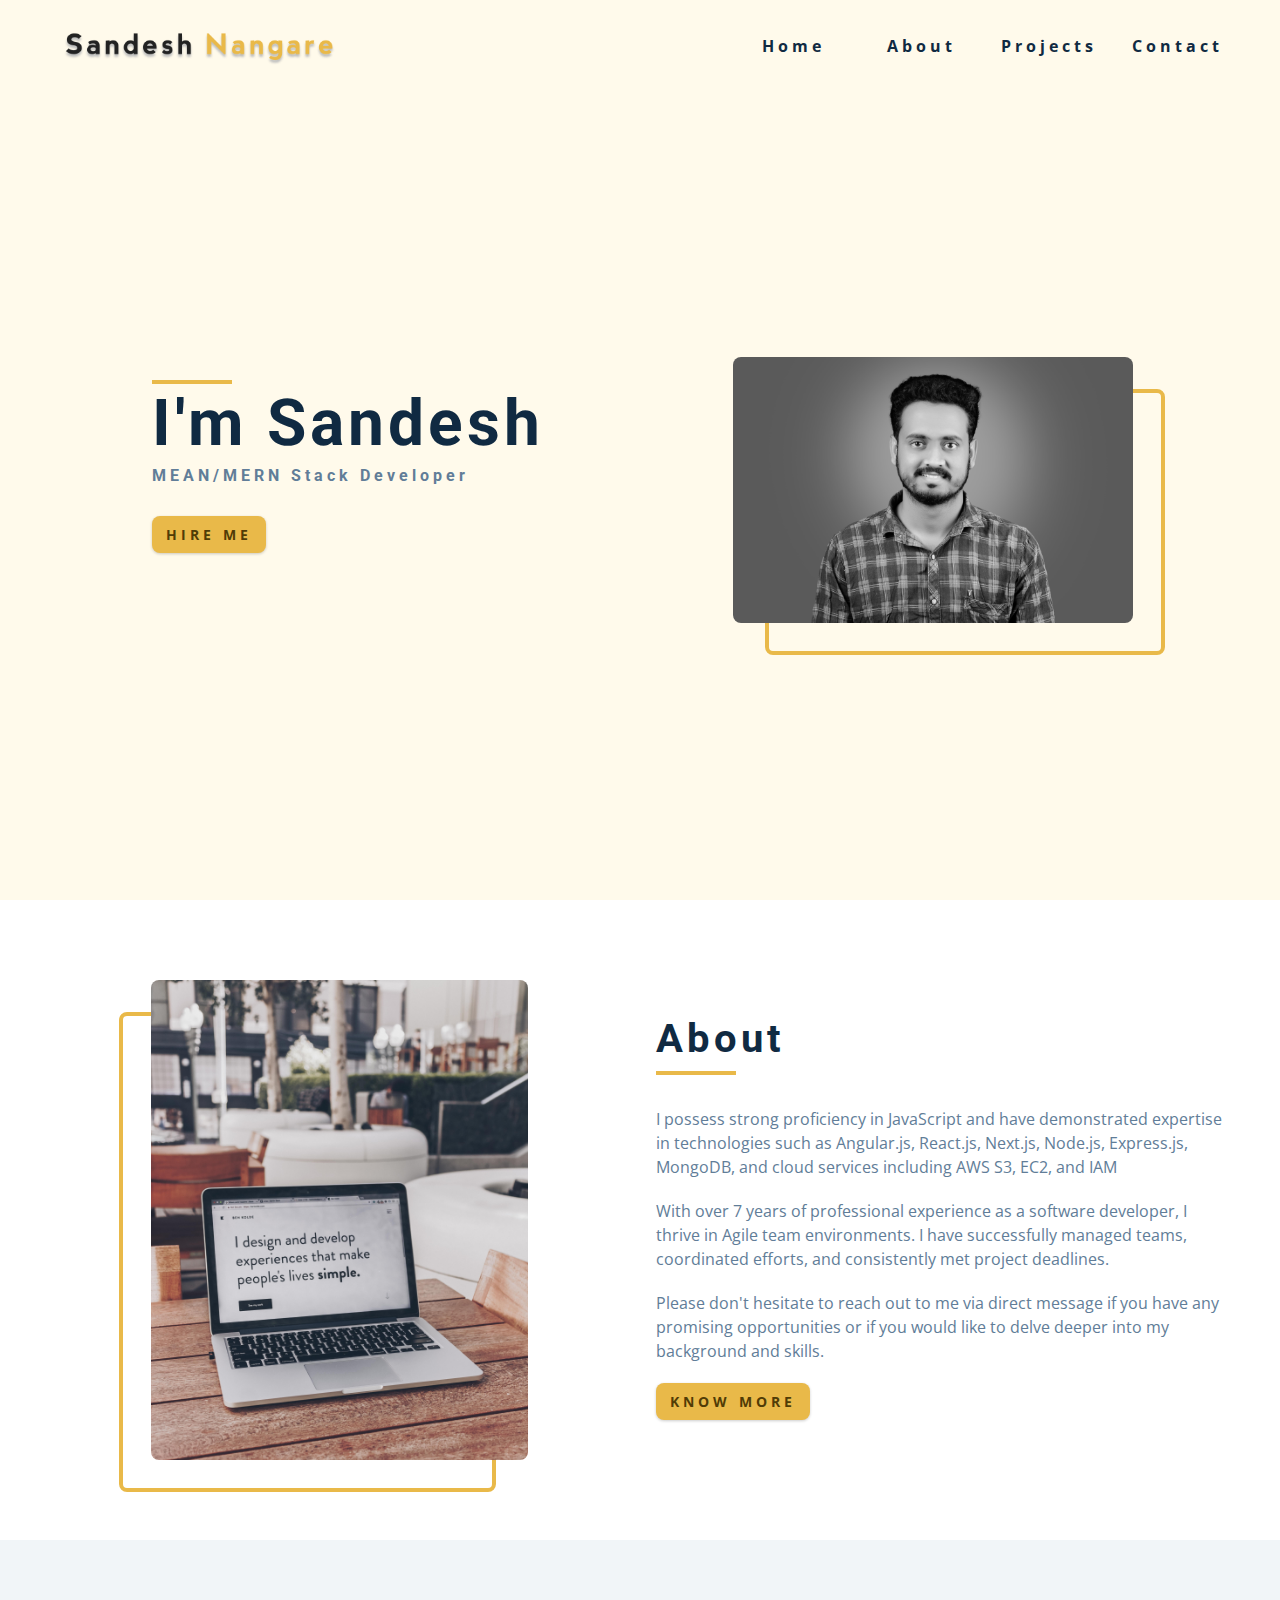
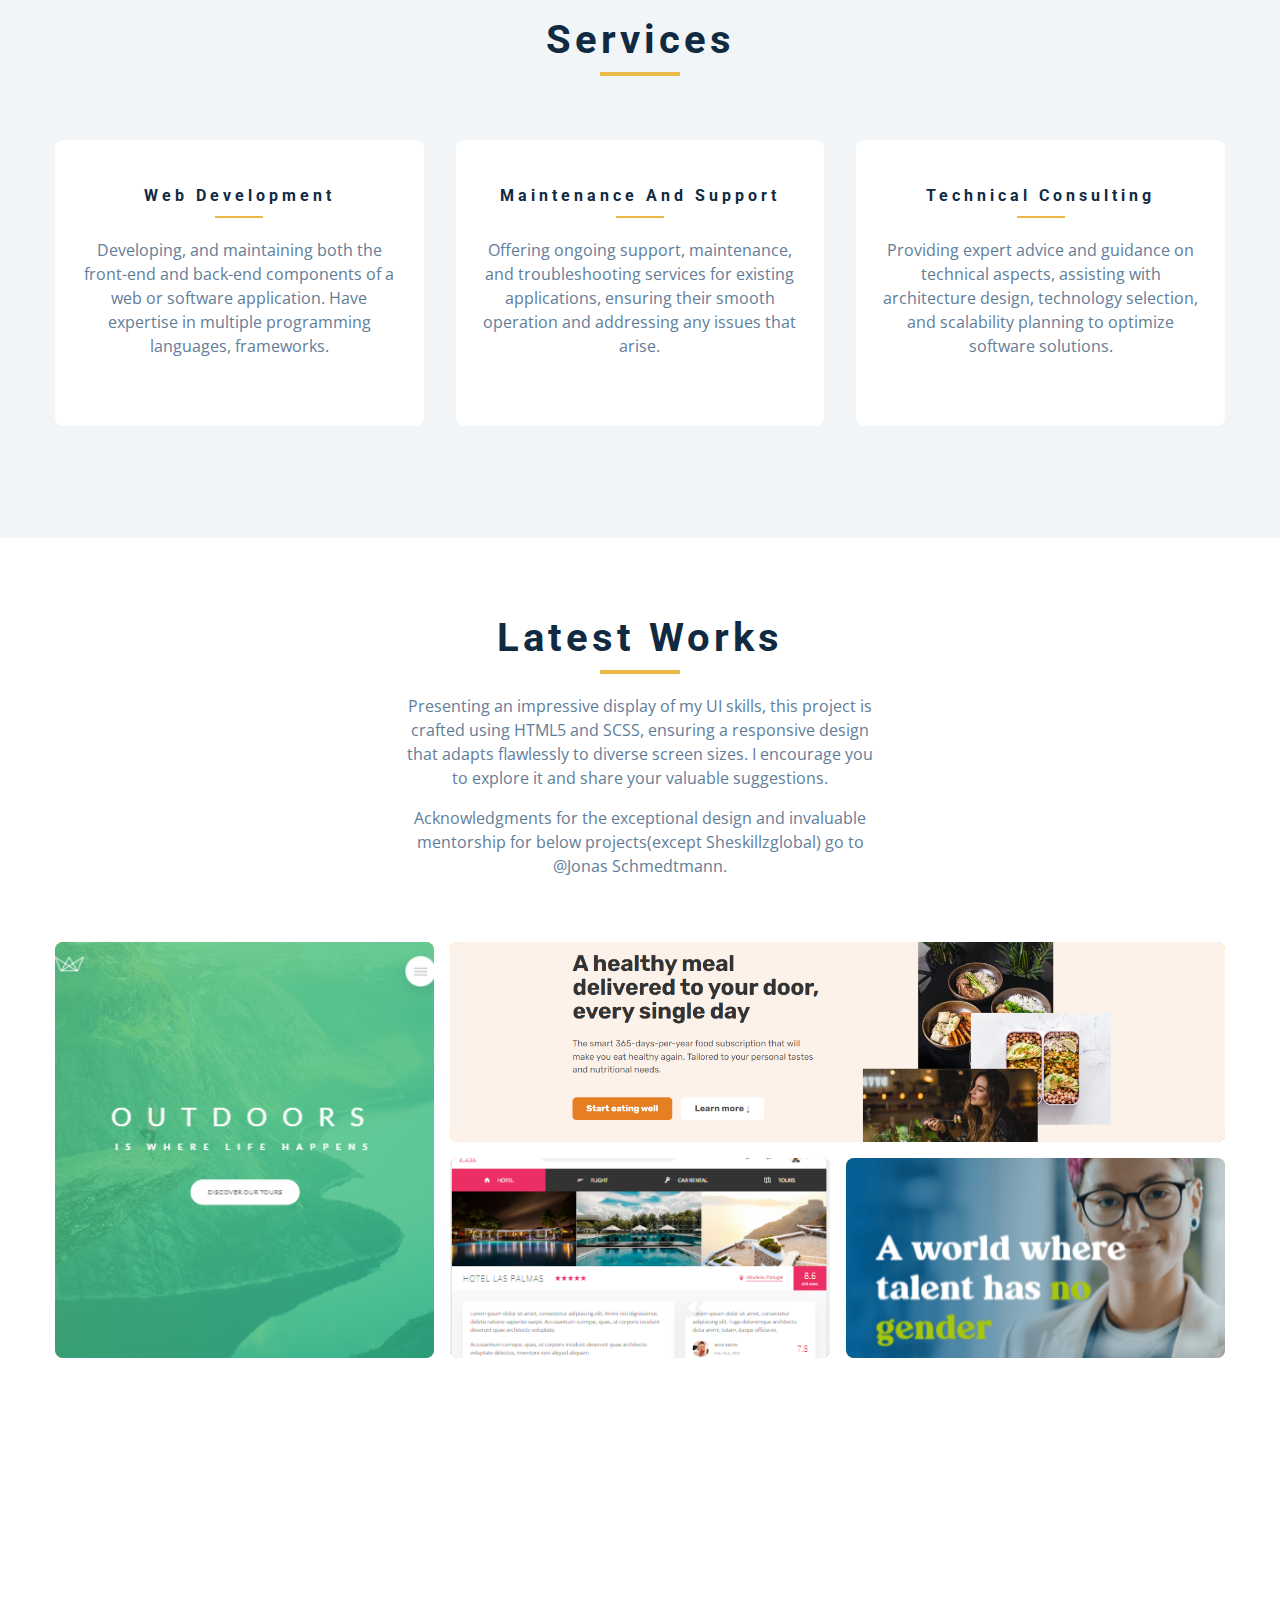
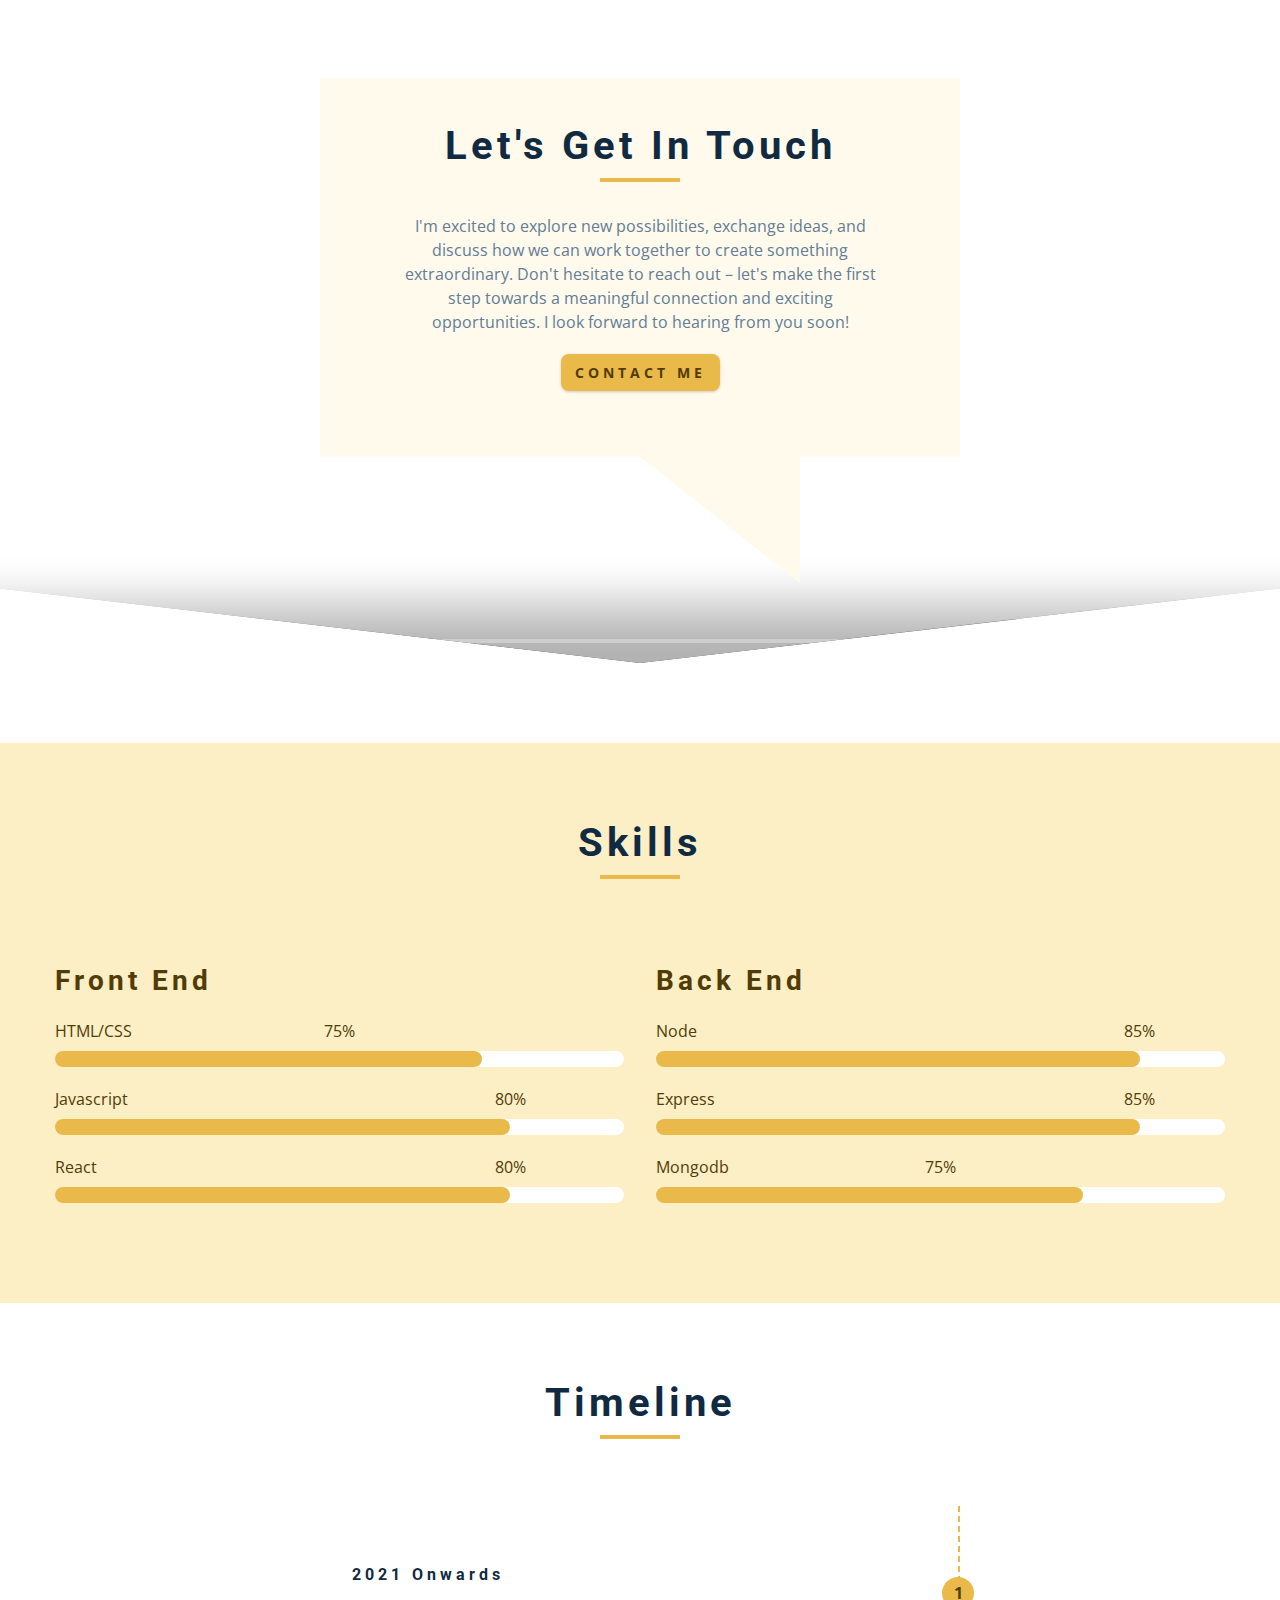
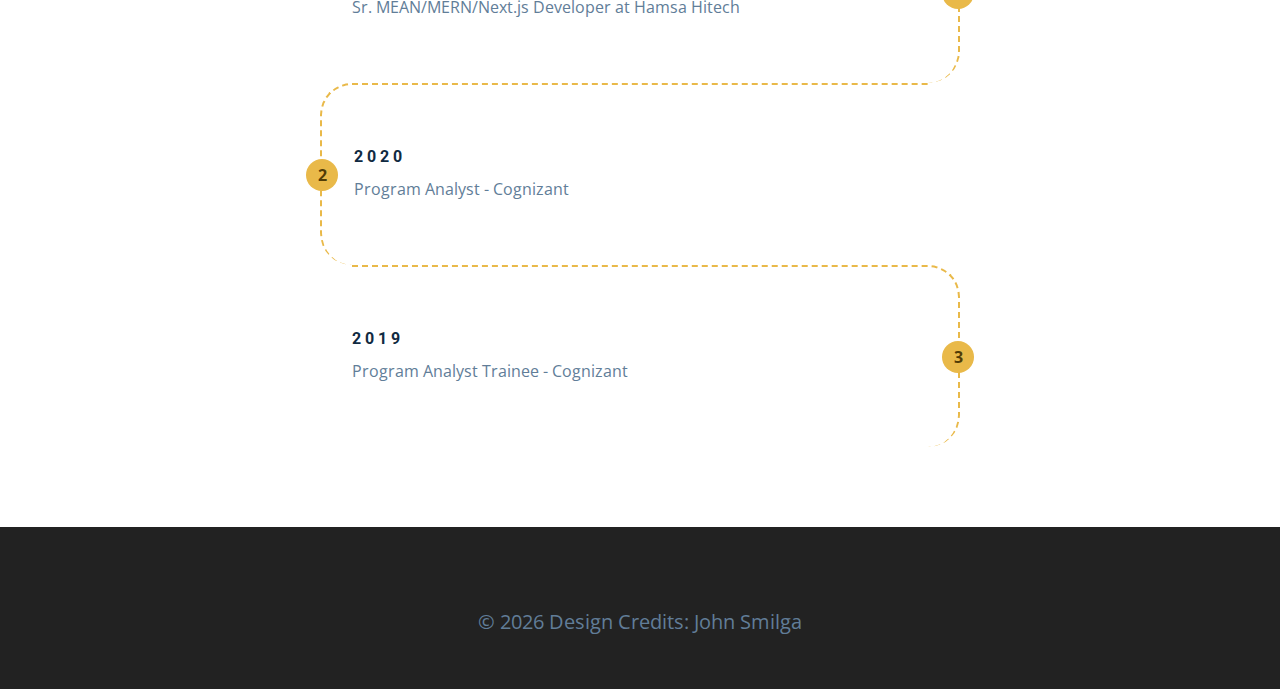
==== commit 8d114f1c: "nav logo updated" ====
--- a/index.html
+++ b/index.html
@@ -21,7 +21,7 @@
       <div class="nav-center">
         <!-- nav header -->
         <div class="nav-header">
-          <img src="./images/logo.svg" class="nav-logo" alt="nav logo" />
+          <img src="./images/sandesh-logo.png" class="nav-logo" alt="nav logo" />
           <button class="nav-btn" id="nav-btn">
             <i class="fas fa-bars"></i>
           </button>
--- a/css/styles.css
+++ b/css/styles.css
@@ -77,6 +77,9 @@
   width: 100%;
   display: block;
 }
+.nav-logo {
+  height: 60px
+}
 
 h1,
 h2,
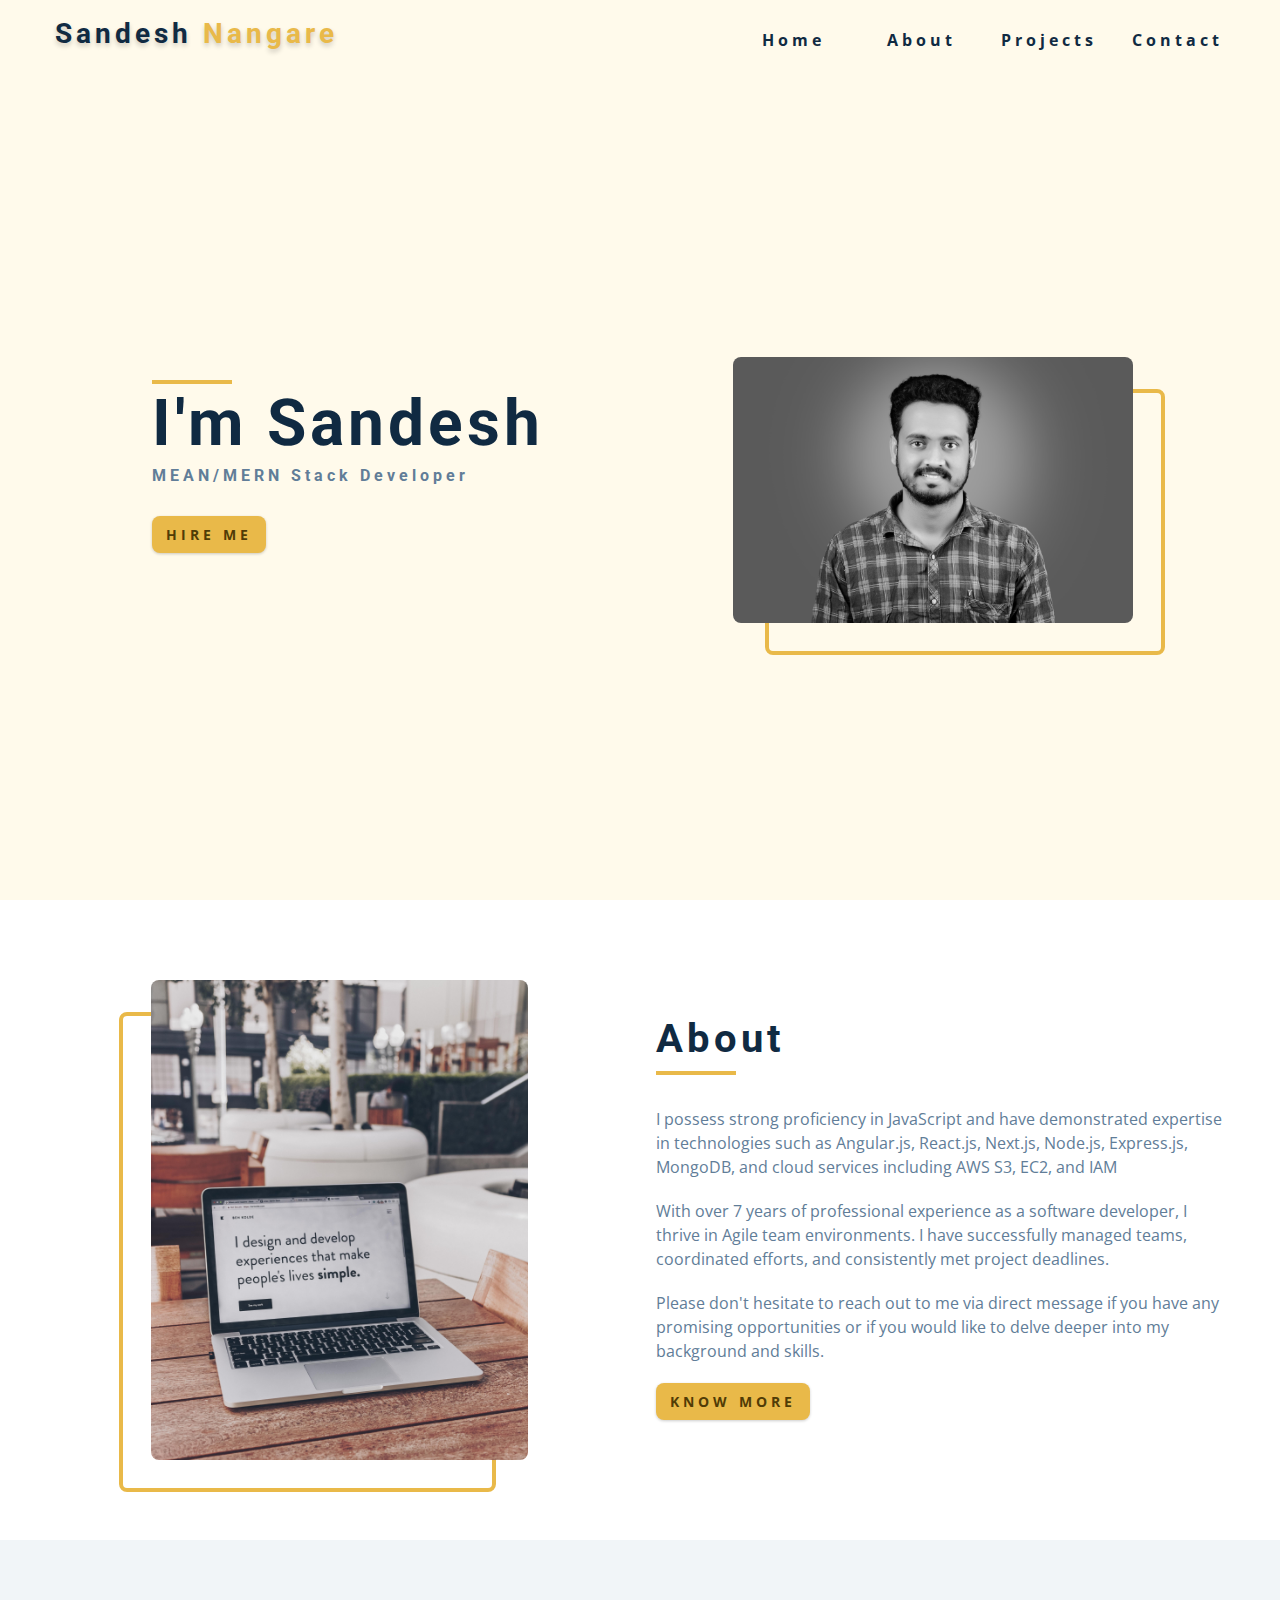
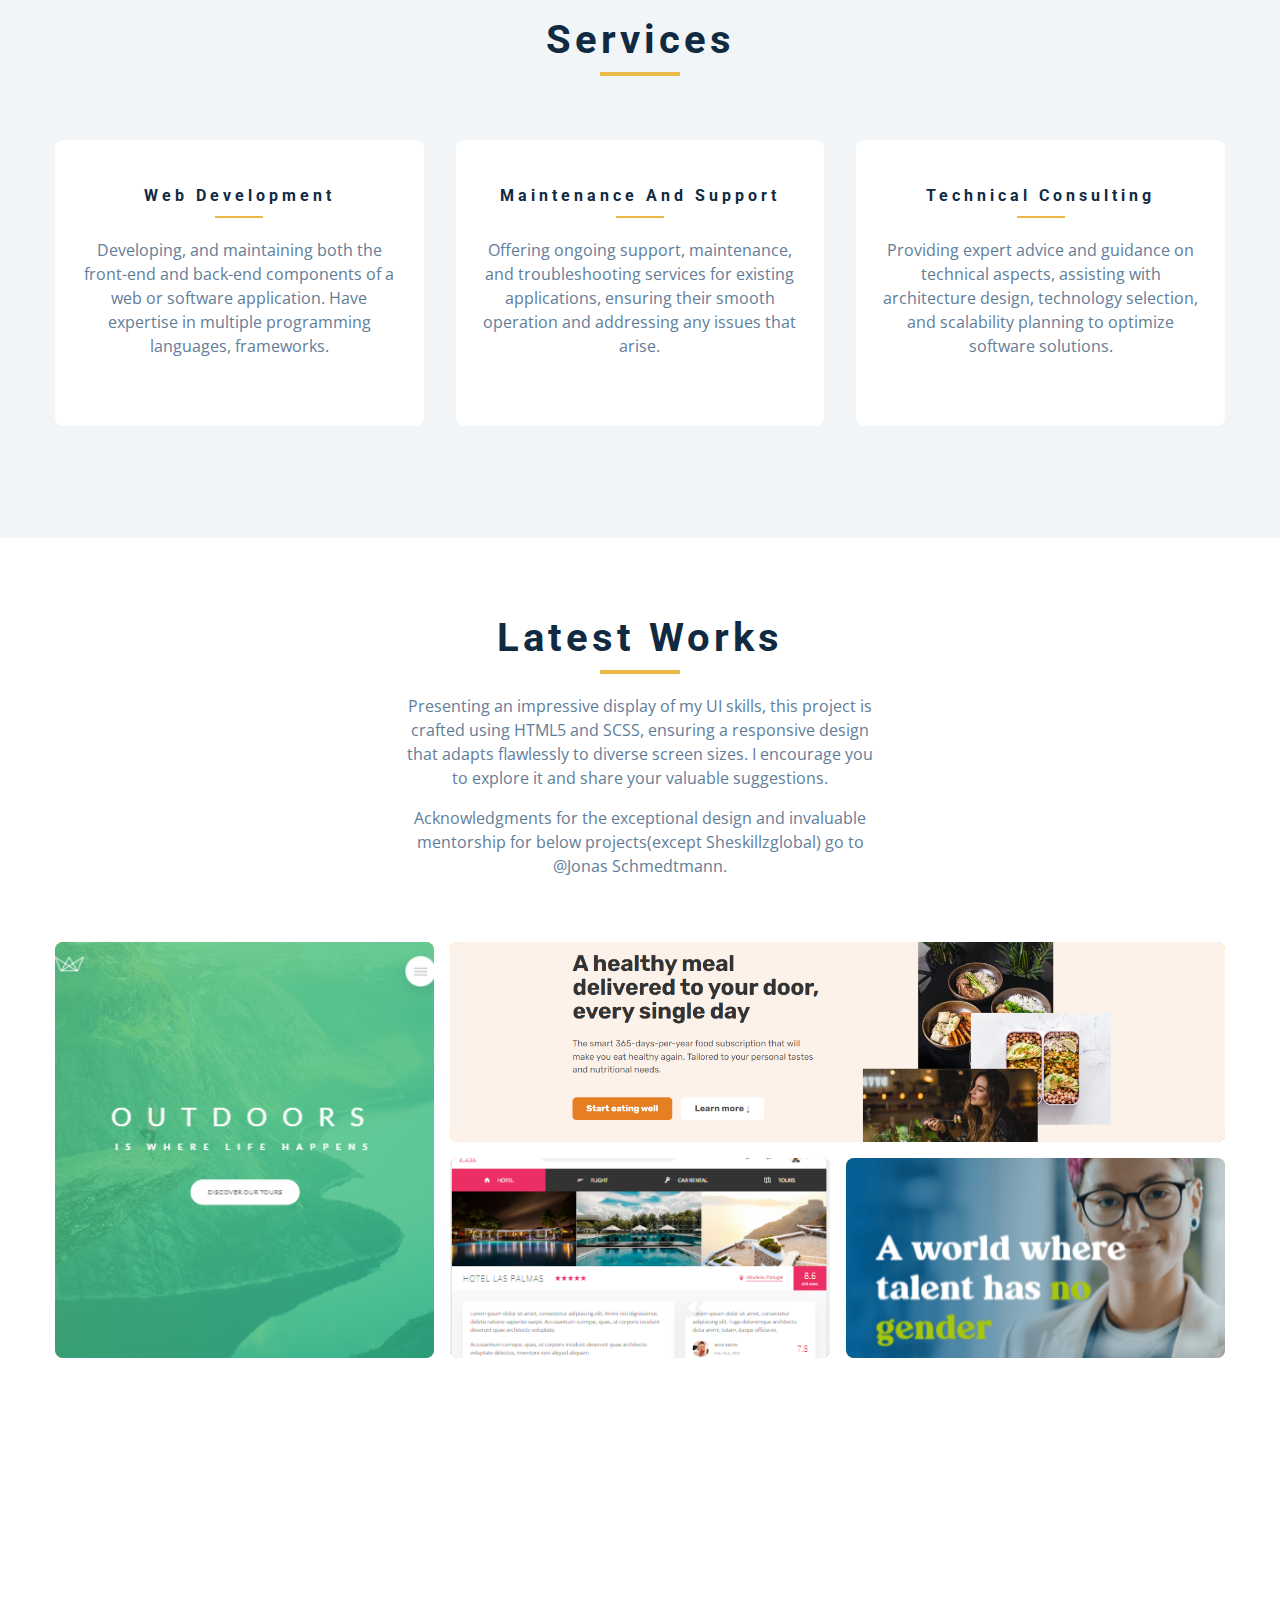
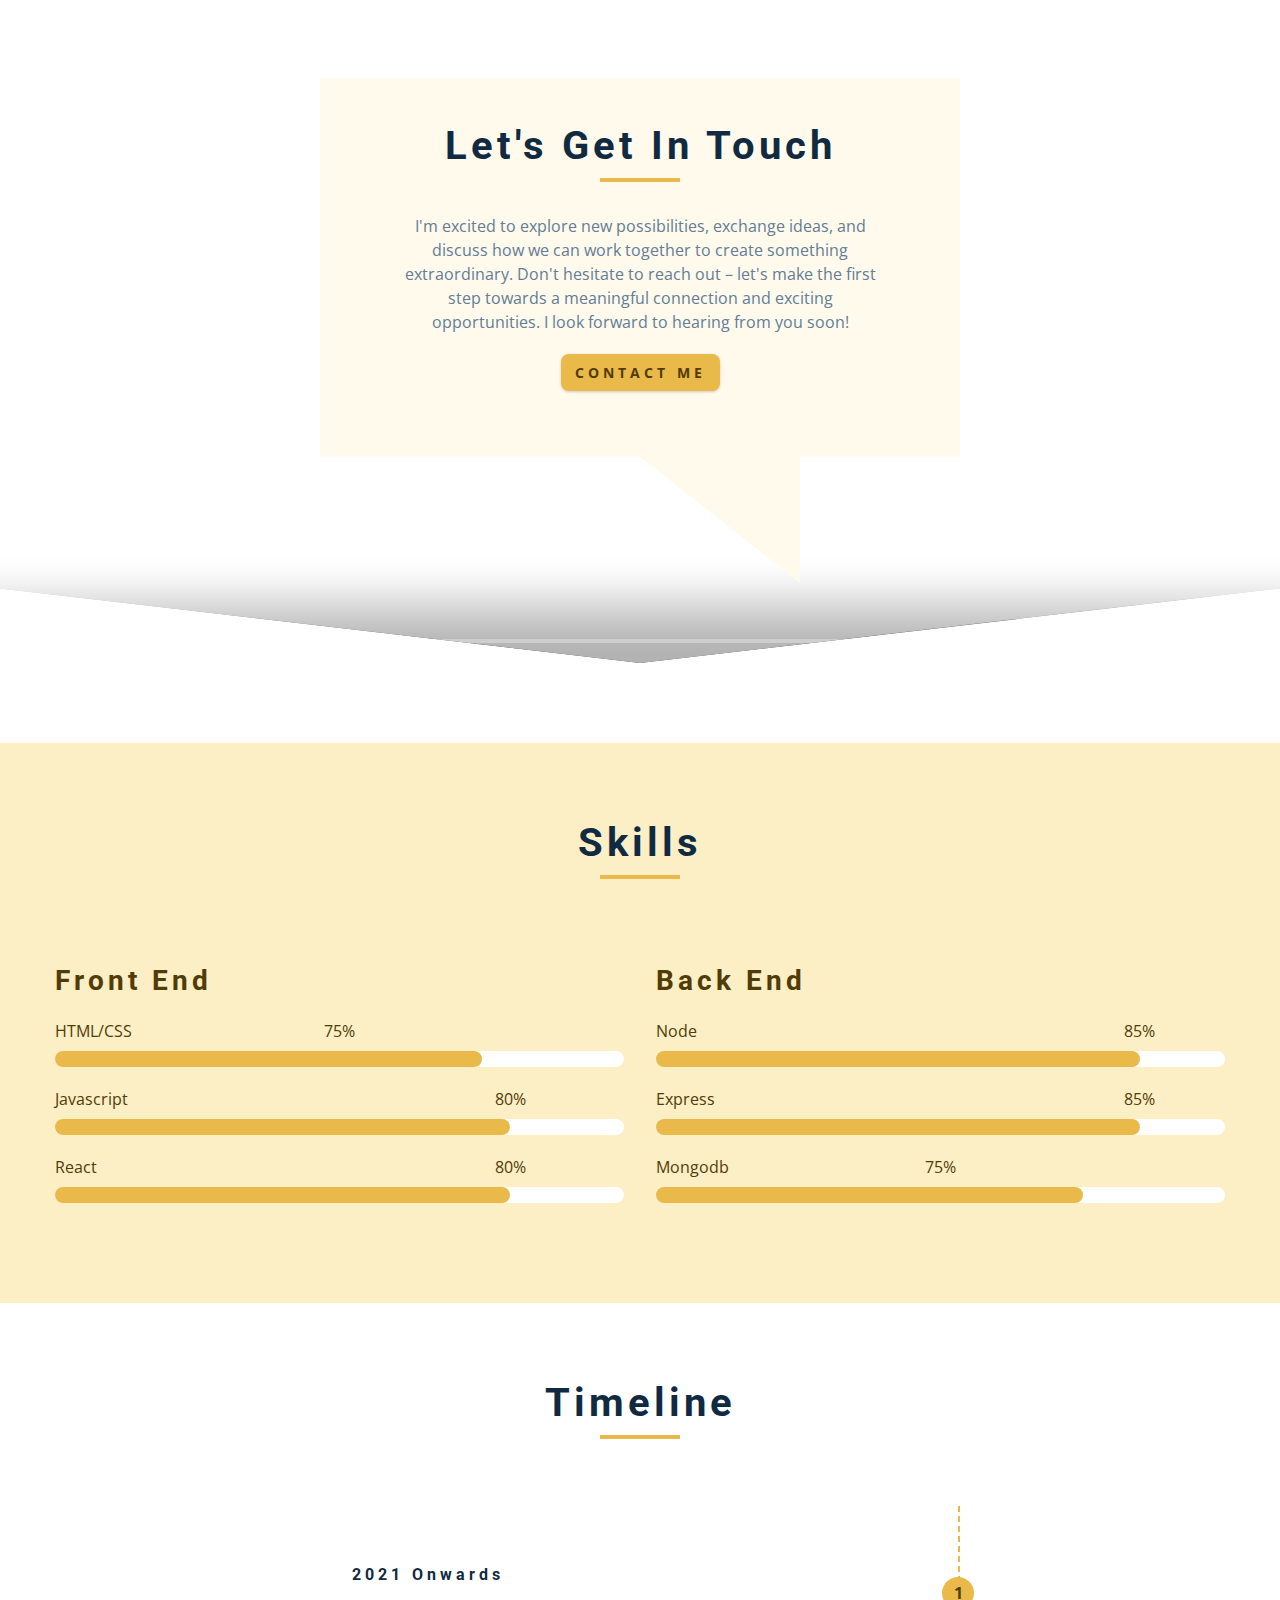
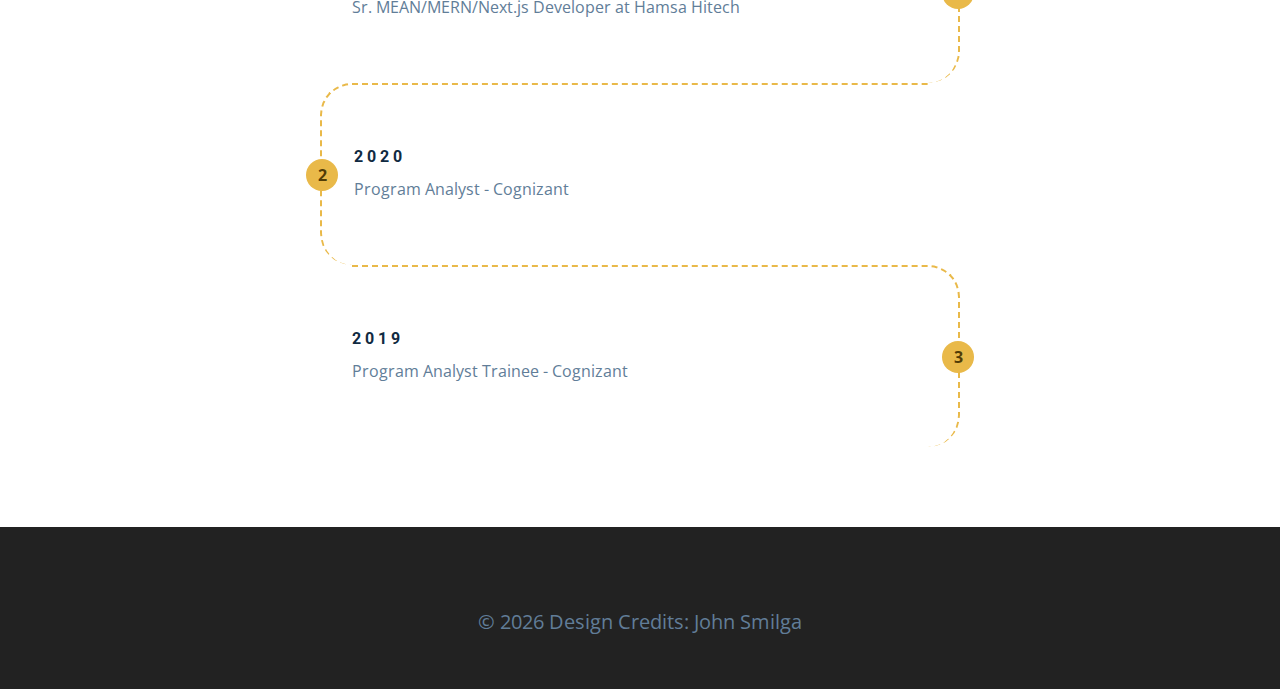
==== commit f60186d0: "project and logos are added" ====
--- a/index.html
+++ b/index.html
@@ -21,7 +21,9 @@
       <div class="nav-center">
         <!-- nav header -->
         <div class="nav-header">
-          <img src="./images/sandesh-logo.png" class="nav-logo" alt="nav logo" />
+          <a href="index.html" class="logo-text"
+            ><h3>Sandesh <span class="logo-sirname">Nangare</span></h3></a
+          >
           <button class="nav-btn" id="nav-btn">
             <i class="fas fa-bars"></i>
           </button>
@@ -45,53 +47,39 @@
     </nav>
     <!-- end of navbar -->
     <!-- sidebar -->
+    <!-- sidebar -->
     <aside class="sidebar" id="sidebar">
       <div>
-        <button class="close-btn" id="close-btn">
+        <button id="close-btn" class="close-btn">
           <i class="fas fa-times"></i>
         </button>
-        <!-- nav-links -->
         <ul class="sidebar-links">
-          <li>
-            <a href="index.html">home</a>
-          </li>
-          <li>
-            <a href="about.html">about</a>
-          </li>
-          <li>
-            <a href="projects.html">projects</a>
-          </li>
-          <li>
-            <a href="contact.html">contact</a>
-          </li>
+          <li><a href="index.html">home</a></li>
+          <li><a href="about.html">about</a></li>
+          <li><a href="projects.html">projects</a></li>
+          <li><a href="contact.html">contact</a></li>
         </ul>
-        <!-- social icons -->
         <ul class="social-icons">
           <li>
-            <a href="https://www.twitter.com" class="social-icon">
-              <i class="fab fa-facebook"></i>
+            <a
+              href="https://github.com/sandesh682"
+              class="social-icon"
+              target="_blank"
+            >
+              <i class="fab fa-github"></i>
             </a>
           </li>
           <li>
-            <a href="https://www.twitter.com" class="social-icon">
+            <a
+              href="https://www.linkedin.com/in/sandesh-nangare-a64752167/"
+              class="social-icon"
+              target="_blank"
+            >
               <i class="fab fa-linkedin"></i>
             </a>
           </li>
-          <li>
-            <a href="https://www.twitter.com" class="social-icon">
-              <i class="fab fa-squarespace"></i>
-            </a>
-          </li>
-          <li>
-            <a href="https://www.twitter.com" class="social-icon">
-              <i class="fab fa-behance"></i>
-            </a>
-          </li>
-          <li>
-            <a href="https://www.twitter.com" class="social-icon">
-              <i class="fab fa-instagram"></i>
-            </a>
-          </li>
+
+          <!-- end of single item -->
         </ul>
       </div>
     </aside>
@@ -196,7 +184,7 @@
         <!-- end of single service -->
         <!-- single service -->
         <article class="service">
-          <i class="fab fa-sketch service-icon"></i>
+          <i class="fa-sharp fa-solid fa-gear service-icon"></i>
           <h4>Maintenance and Support</h4>
           <div class="underline"></div>
           <p>
@@ -208,7 +196,7 @@
         <!-- end of single service -->
         <!-- single service -->
         <article class="service">
-          <i class="fab fa-android service-icon"></i>
+          <i class="fa-solid fa-lightbulb service-icon"></i>
           <h4>Technical Consulting</h4>
           <div class="underline"></div>
           <p>
--- a/css/styles.css
+++ b/css/styles.css
@@ -77,9 +77,6 @@
   width: 100%;
   display: block;
 }
-.nav-logo {
-  height: 60px
-}
 
 h1,
 h2,
@@ -218,6 +215,13 @@
   font-size: 2rem;
   cursor: pointer;
   justify-self: end;
+}
+.logo-text {
+  text-shadow: 0 3px 5px rgba(0, 0, 0, 0.2);
+  color: inherit;
+}
+.logo-sirname {
+  color: var(--clr-primary-5);
 }
 @media screen and (min-width: 768px) {
   .nav {
@@ -553,6 +557,10 @@
   opacity: 1;
   -webkit-transform: scale(0.8);
   transform: scale(0.8);
+}
+
+.project-image {
+  height: 21rem;
 }
 @media screen and (min-width: 676px) {
   .projects-center {
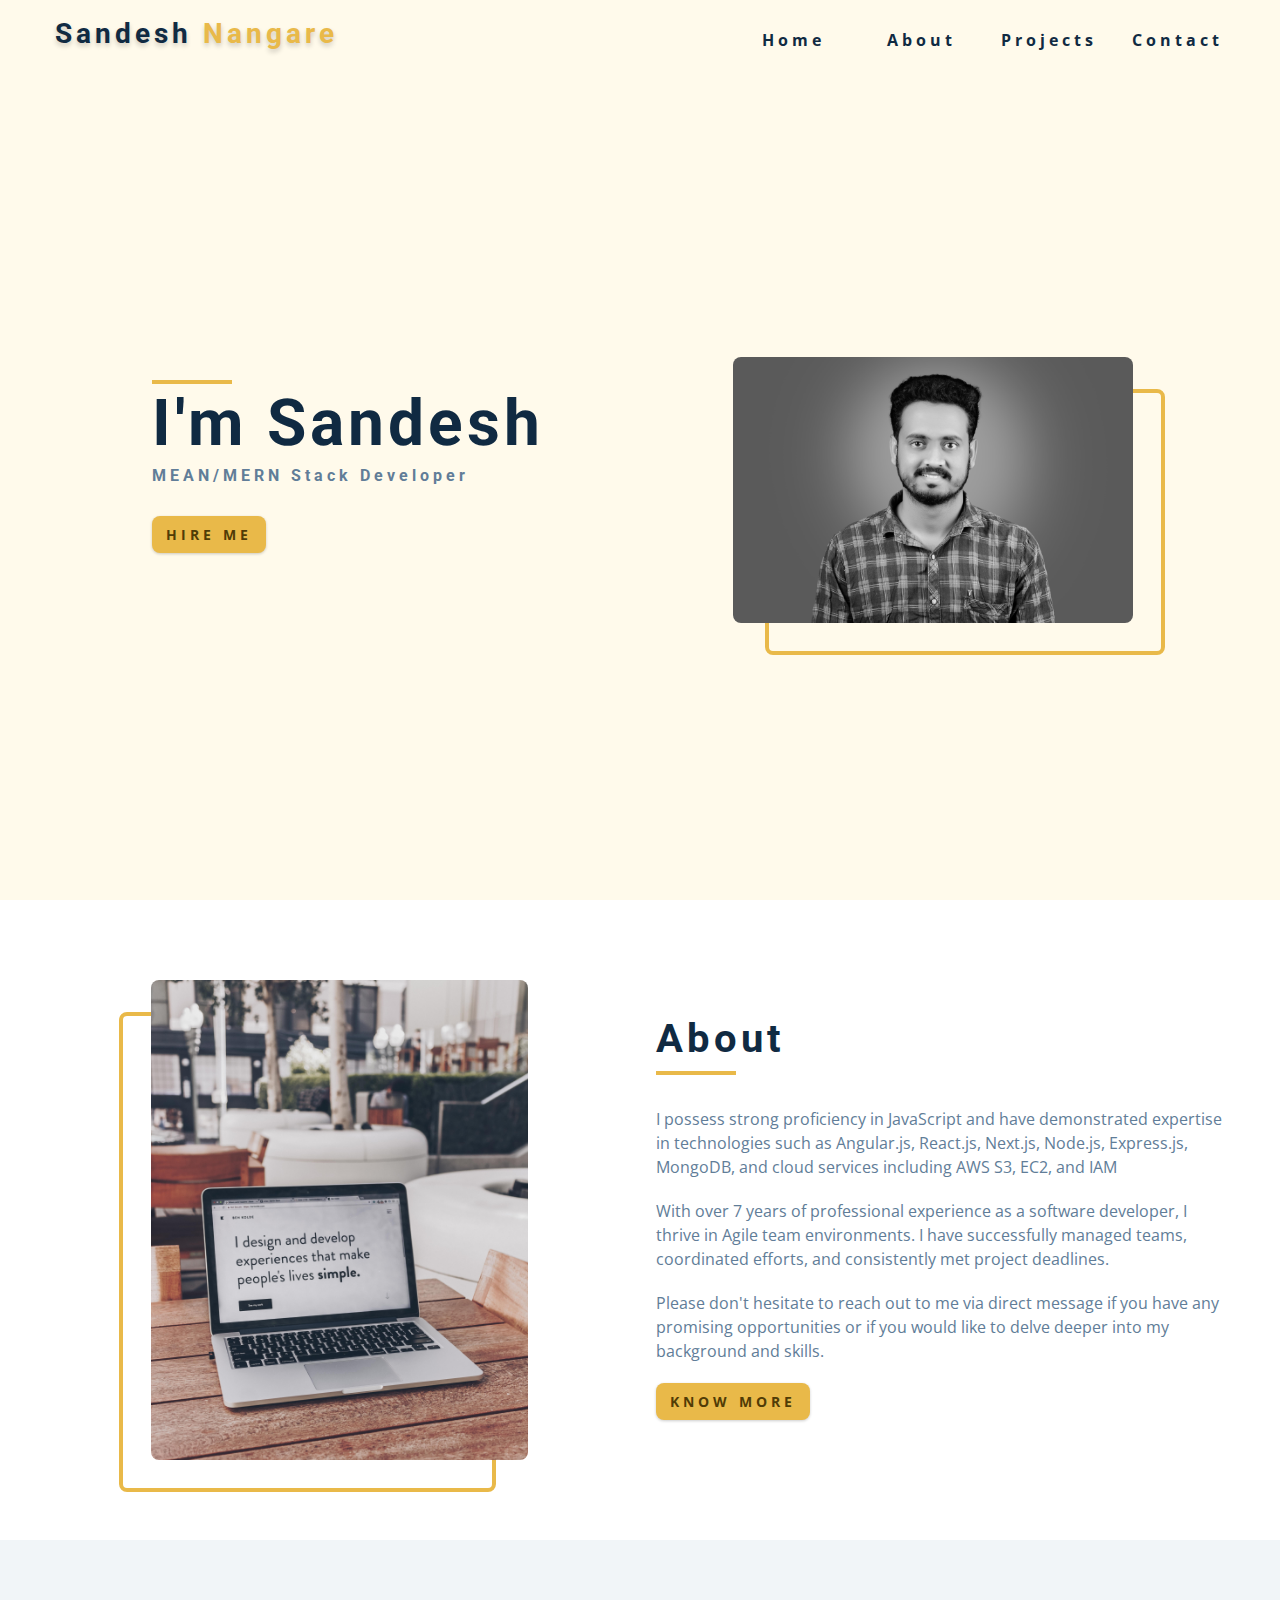
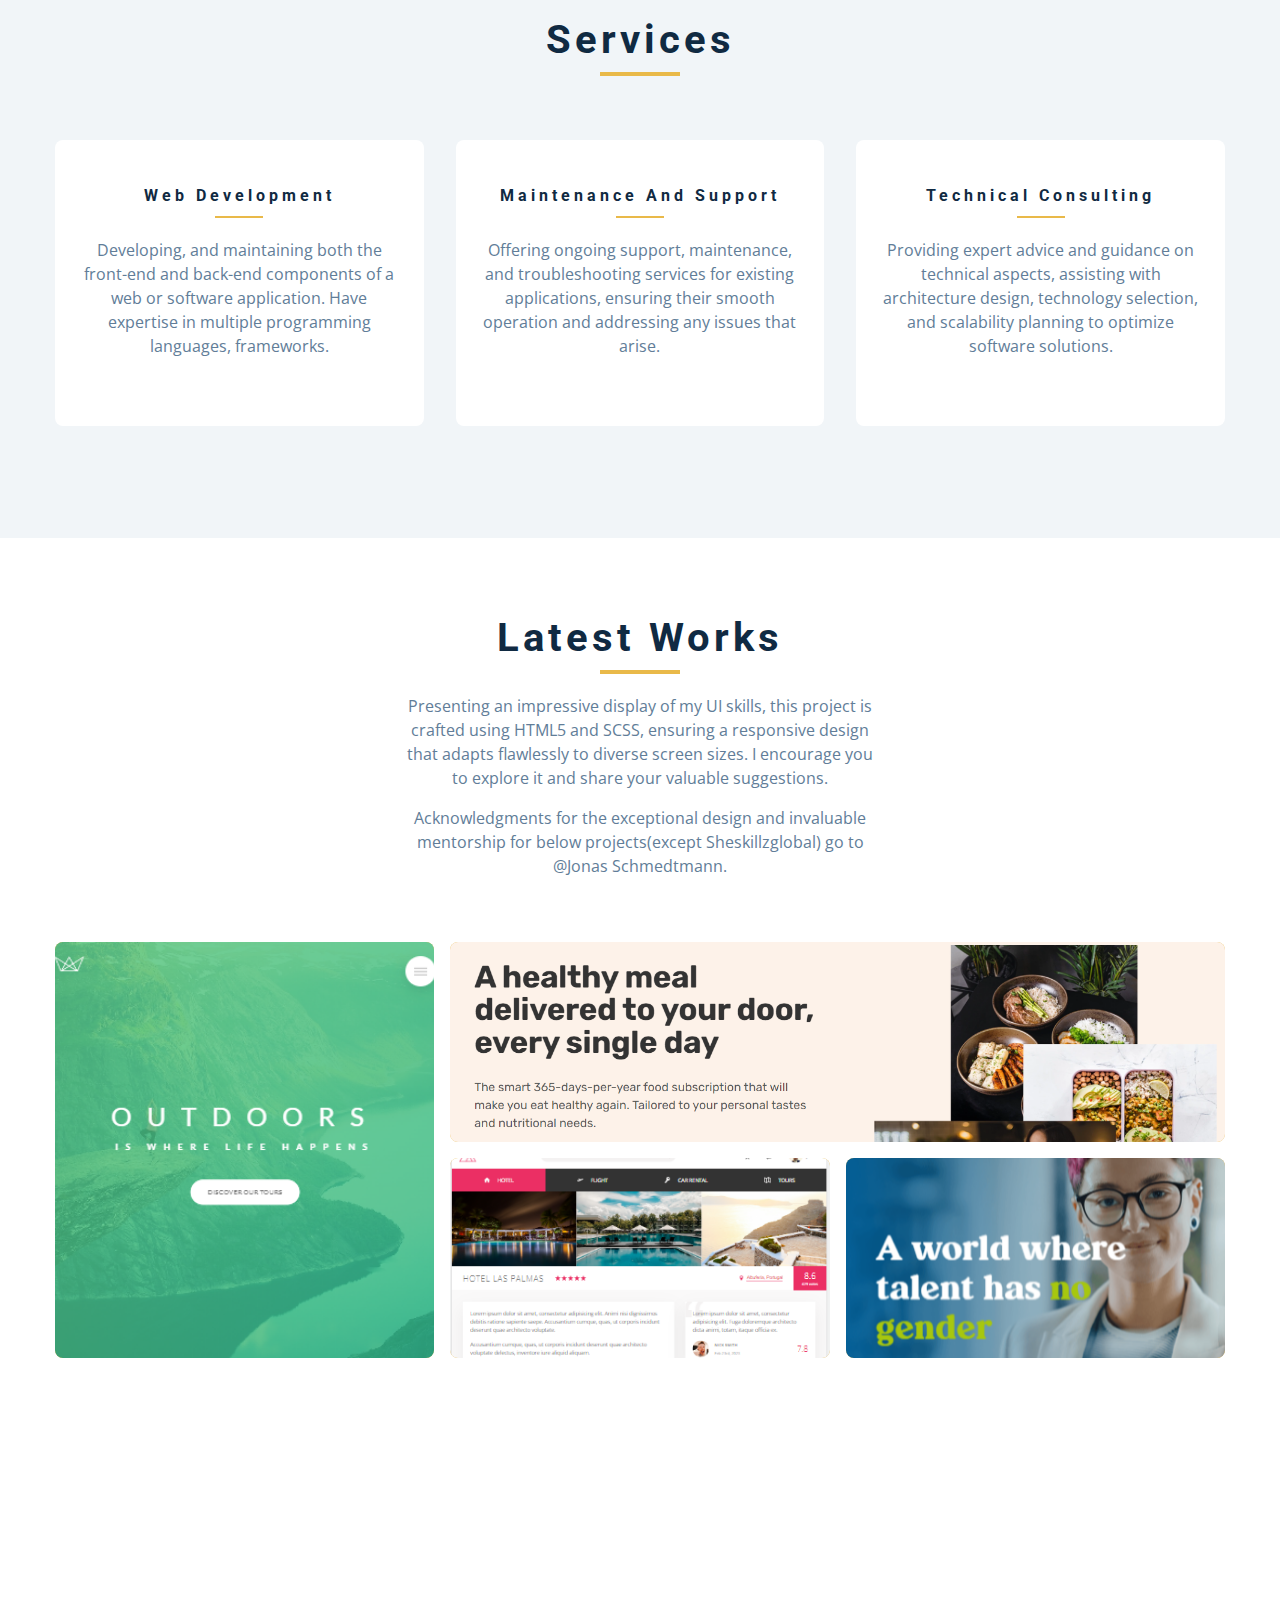
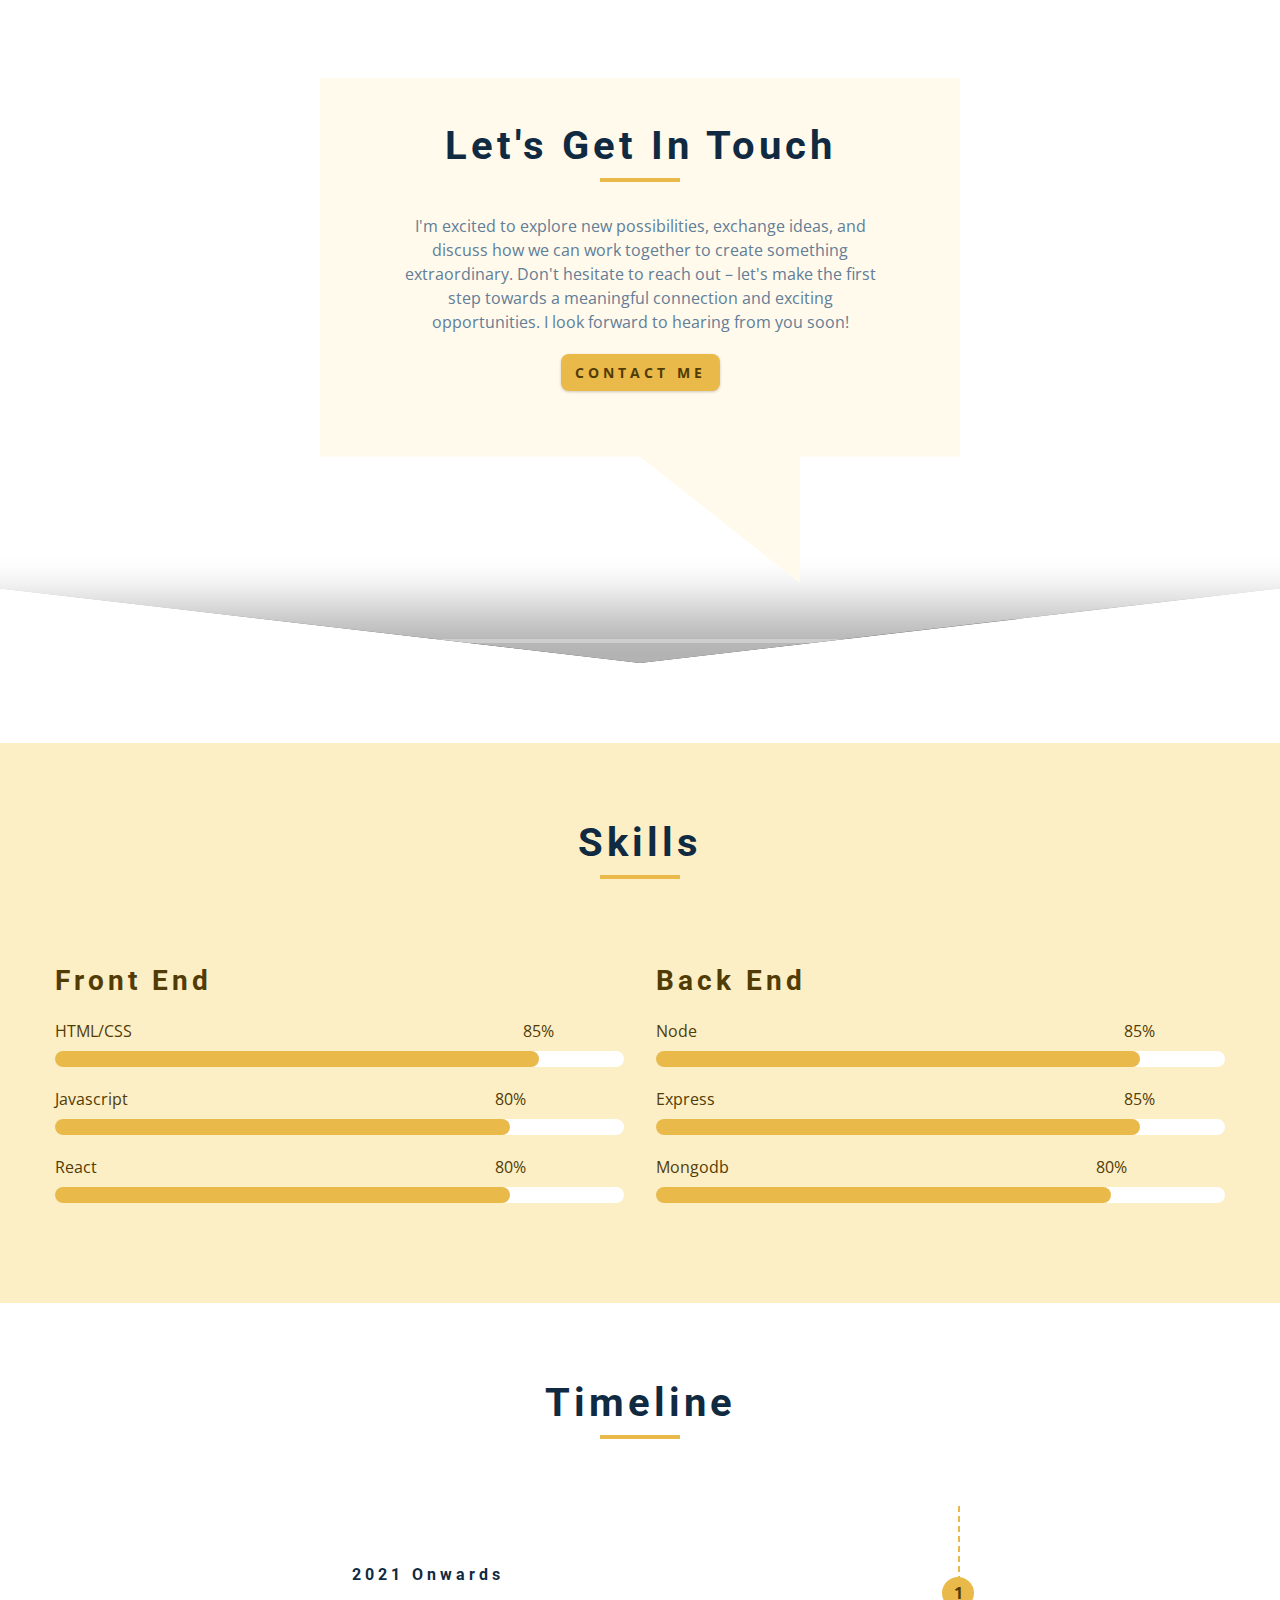
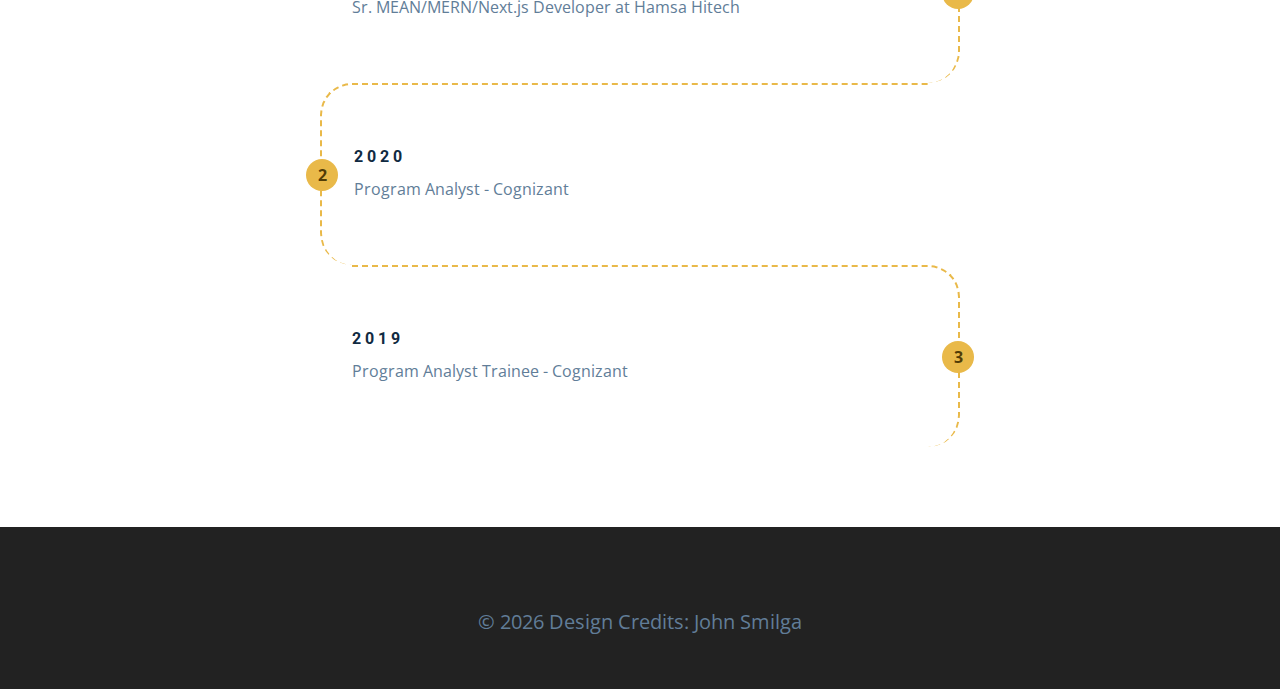
==== commit bd759aa7: "css issues fixed" ====
--- a/index.html
+++ b/index.html
@@ -256,11 +256,23 @@
           class="project-2"
         >
           <article class="project">
-            <img
+            <picture>
+              <source
+                srcset="./images/Omnifood-mobile.PNG 1x"
+                class="project-img"
+                media="(max-width:73.12em)"
+              />
+              <img
+                srcset="./images/Omnifood.PNG 1x"
+                alt="Omnifood desktop"
+                class="project-img"
+              />
+            </picture>
+            <!-- <img
               src="./images/Omnifood.PNG"
               alt="single project"
               class="project-img"
-            />
+            /> -->
             <div class="project-info">
               <h4>A healthy meal delivered to your door, every single day</h4>
             </div>
@@ -351,8 +363,8 @@
           <div class="skill">
             <p>HTML/CSS</p>
             <div class="skill-container">
-              <div class="skill-value value-75"></div>
-              <p class="skill-text">75%</p>
+              <div class="skill-value value-85"></div>
+              <p class="skill-text skill-text-85">85%</p>
             </div>
           </div>
           <!--end of  single skill -->
@@ -399,8 +411,8 @@
           <div class="skill">
             <p>Mongodb</p>
             <div class="skill-container">
-              <div class="skill-value value-75"></div>
-              <p class="skill-text skill-text-75">75%</p>
+              <div class="skill-value value-80"></div>
+              <p class="skill-text skill-text-80">80%</p>
             </div>
           </div>
           <!--end of  single skill -->
--- a/css/styles.css
+++ b/css/styles.css
@@ -77,6 +77,9 @@
   width: 100%;
   display: block;
 }
+.nav-logo {
+  height: 60px;
+}
 
 h1,
 h2,
@@ -560,7 +563,7 @@
 }
 
 .project-image {
-  height: 21rem;
+  height: 20rem;
 }
 @media screen and (min-width: 676px) {
   .projects-center {
